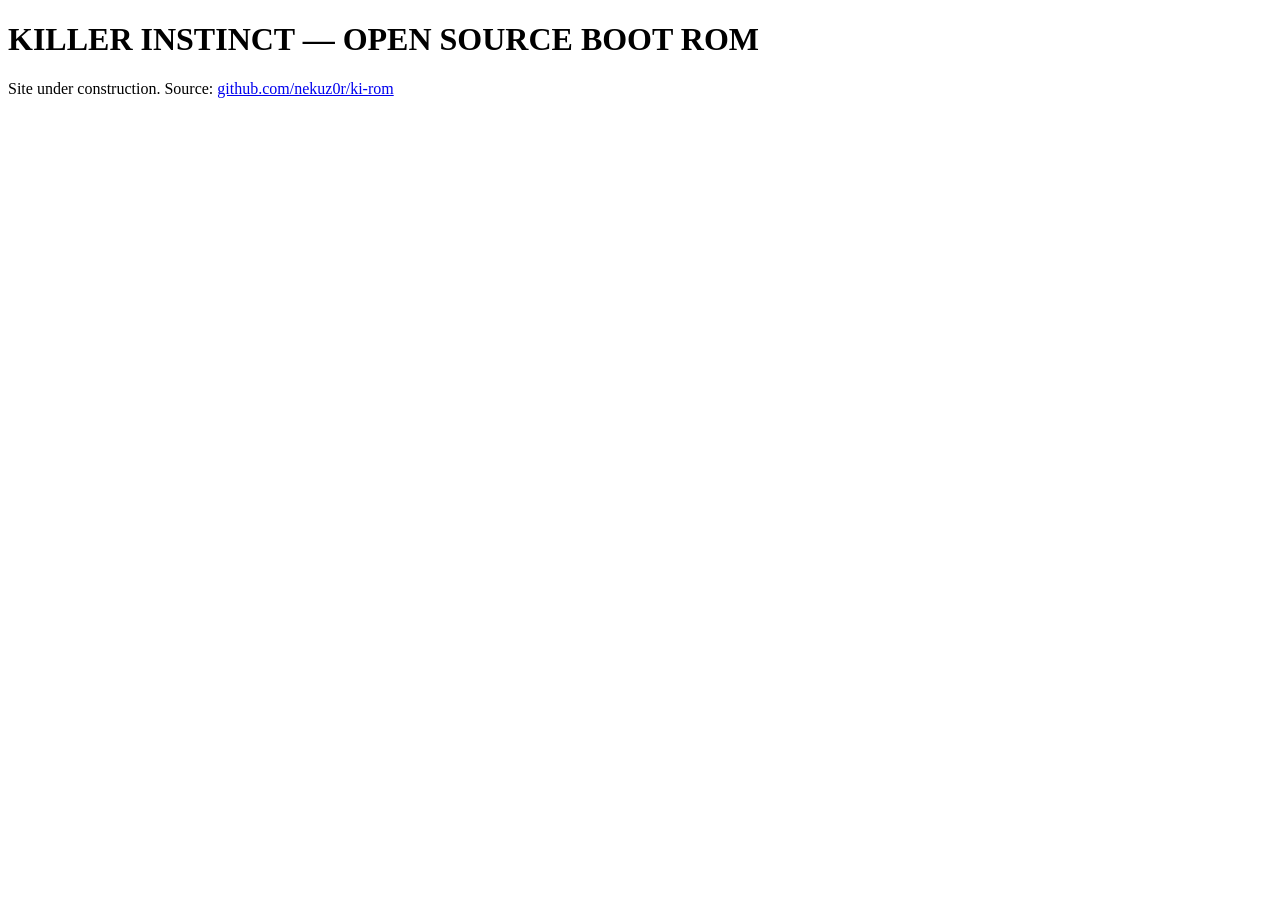
==== site/index.html @ 5f79d4ff "site: scaffold killer-instinct.net with Pages deploy workflow" ====
<!doctype html>
<html lang="en">
<head>
<meta charset="utf-8">
<meta name="viewport" content="width=device-width, initial-scale=1">
<title>Killer Instinct — Open Source Boot ROM</title>
<meta name="description" content="Open source boot ROM for Killer Instinct 1 &amp; 2 arcade hardware. Any IDE drive, both board revisions, runtime patches, KI1/KI2 multiboot.">
</head>
<body>
<h1>KILLER INSTINCT — OPEN SOURCE BOOT ROM</h1>
<p>Site under construction. Source: <a href="https://github.com/nekuz0r/ki-rom">github.com/nekuz0r/ki-rom</a></p>
</body>
</html>
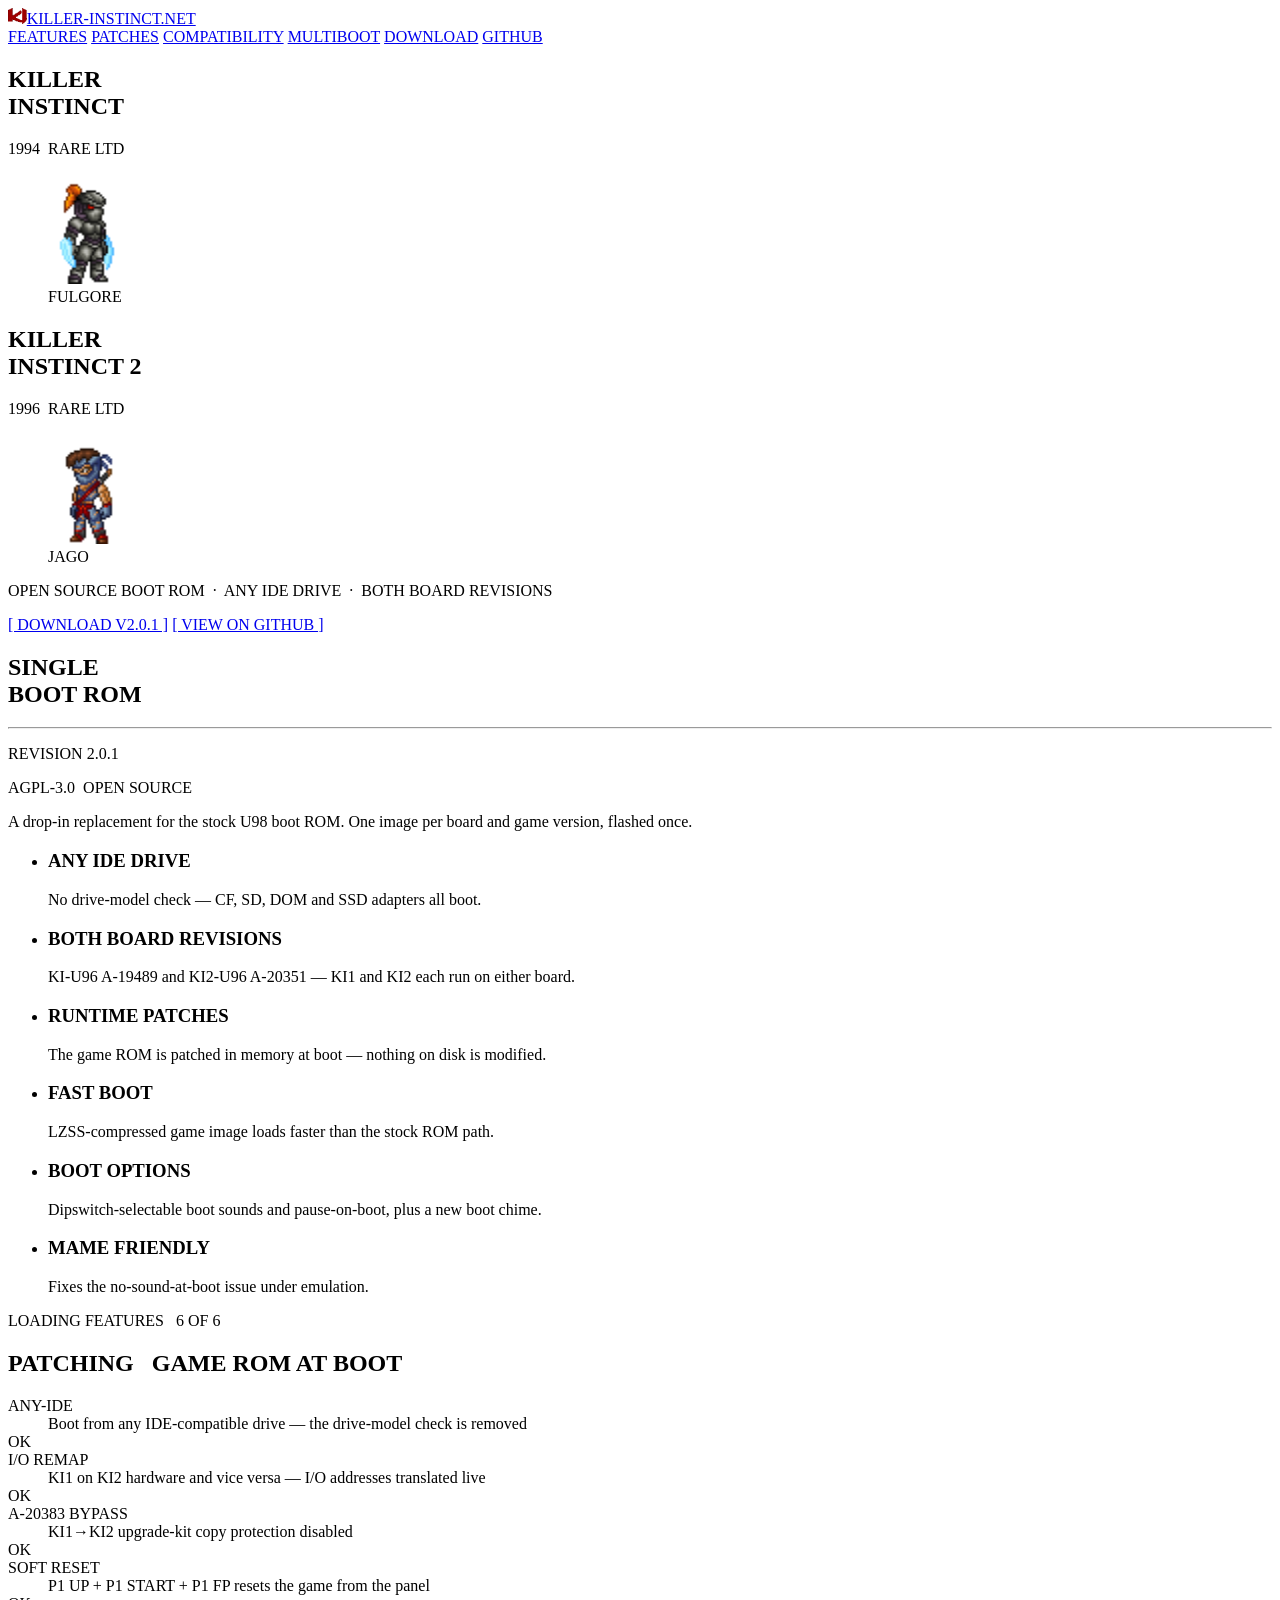
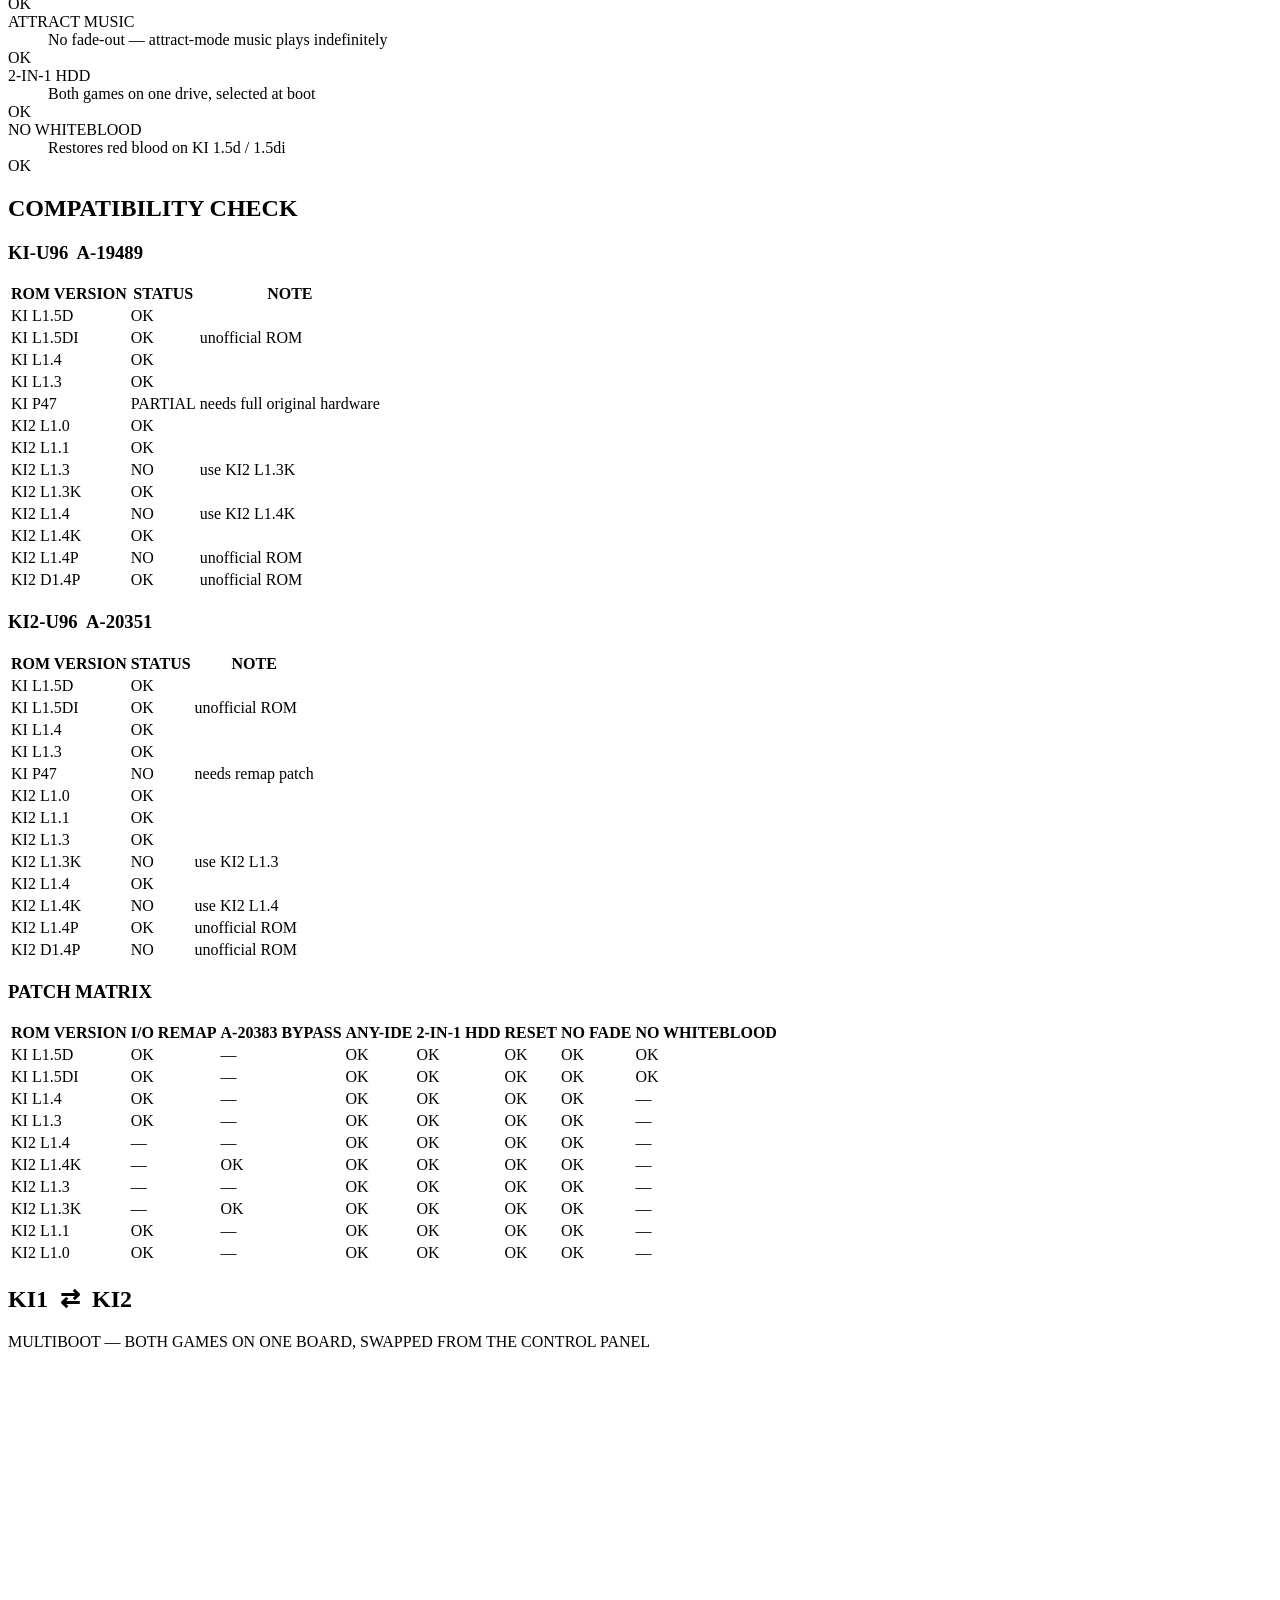
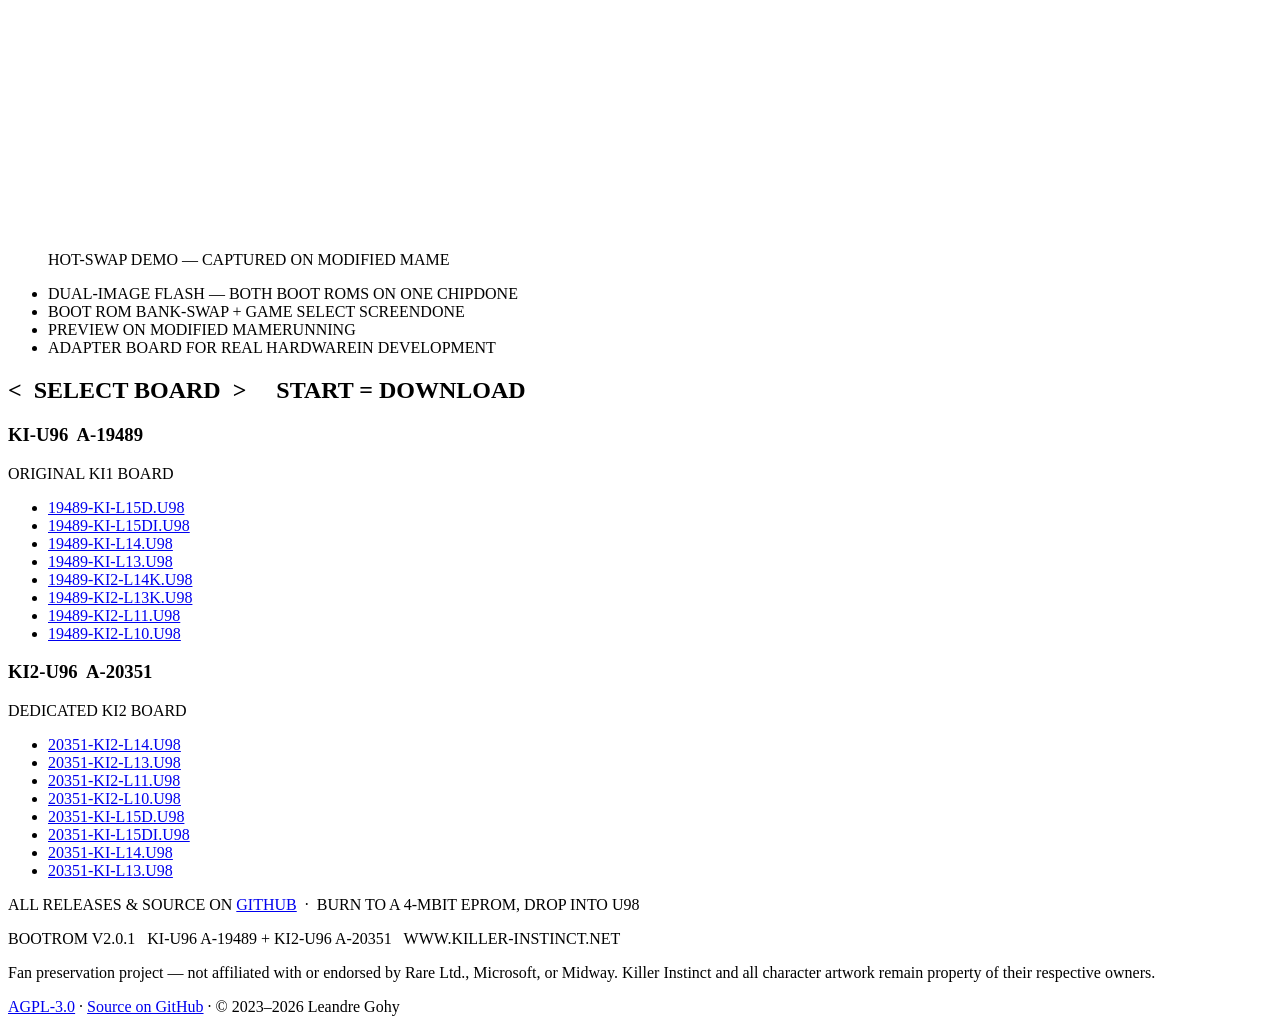
==== commit 01c2aeab: "site: full homepage markup with compatibility tables and downloads" ====
--- a/site/index.html
+++ b/site/index.html
@@ -4,10 +4,228 @@
 <meta charset="utf-8">
 <meta name="viewport" content="width=device-width, initial-scale=1">
 <title>Killer Instinct — Open Source Boot ROM</title>
-<meta name="description" content="Open source boot ROM for Killer Instinct 1 &amp; 2 arcade hardware. Any IDE drive, both board revisions, runtime patches, KI1/KI2 multiboot.">
+<meta name="description" content="Open source boot ROM for Killer Instinct 1 &amp; 2 arcade hardware. Boot from any IDE drive, on both board revisions, with runtime patches — plus KI1/KI2 multiboot in development.">
+<meta name="theme-color" content="#000821">
+<link rel="icon" type="image/png" href="assets/img/favicon.png">
+<link rel="canonical" href="https://www.killer-instinct.net/">
+<link rel="stylesheet" href="style.css">
 </head>
 <body>
-<h1>KILLER INSTINCT — OPEN SOURCE BOOT ROM</h1>
-<p>Site under construction. Source: <a href="https://github.com/nekuz0r/ki-rom">github.com/nekuz0r/ki-rom</a></p>
+
+<nav class="site-nav">
+  <a class="site-nav__home" href="#top"><img src="assets/img/logo.png" alt="" height="16"><span class="px">KILLER-INSTINCT.NET</span></a>
+  <div class="site-nav__links px">
+    <a href="#features">FEATURES</a>
+    <a href="#patches">PATCHES</a>
+    <a href="#compatibility">COMPATIBILITY</a>
+    <a href="#multiboot">MULTIBOOT</a>
+    <a href="#download" class="key">DOWNLOAD</a>
+    <a href="https://github.com/nekuz0r/ki-rom" rel="external">GITHUB</a>
+  </div>
+</nav>
+
+<header class="hero" id="top">
+  <div class="arena" data-selected="ki1">
+    <article class="panel panel--ki1" id="panel-ki1" tabindex="0" aria-label="Killer Instinct, 1994, Rare Ltd">
+      <h1 class="px t-title">KILLER<br><span class="key">INSTINCT</span></h1>
+      <p class="px t-credit">1994&nbsp;&nbsp;RARE LTD</p>
+      <figure class="fighter">
+        <img id="sprite-ki1" src="assets/img/ki1_fulgore.png" alt="Fulgore sprite" width="80" height="110">
+        <figcaption class="px" id="name-ki1">FULGORE</figcaption>
+      </figure>
+      <span class="brackets" aria-hidden="true"><i></i><i></i><i></i><i></i></span>
+    </article>
+    <div class="seam" aria-hidden="true"></div>
+    <article class="panel panel--ki2" id="panel-ki2" tabindex="0" aria-label="Killer Instinct 2, 1996, Rare Ltd">
+      <h1 class="px t-title">KILLER<br><span class="key">INSTINCT 2</span></h1>
+      <p class="px t-credit">1996&nbsp;&nbsp;RARE LTD</p>
+      <figure class="fighter">
+        <img id="sprite-ki2" src="assets/img/ki2_jago.png" alt="Jago sprite" width="80" height="110">
+        <figcaption class="px" id="name-ki2">JAGO</figcaption>
+      </figure>
+      <span class="brackets" aria-hidden="true"><i></i><i></i><i></i><i></i></span>
+    </article>
+  </div>
+  <div class="hud">
+    <p class="px hud-tag">OPEN SOURCE BOOT ROM&nbsp;&nbsp;·&nbsp;&nbsp;ANY IDE DRIVE&nbsp;&nbsp;·&nbsp;&nbsp;BOTH BOARD REVISIONS</p>
+    <div class="bar bar--drain" aria-hidden="true"><span></span></div>
+    <p class="cta">
+      <a class="btn btn--steel px" href="#download">[ DOWNLOAD V2.0.1 ]</a>
+      <a class="btn px" href="https://github.com/nekuz0r/ki-rom" rel="external">[ VIEW ON GITHUB ]</a>
+    </p>
+  </div>
+</header>
+
+<main>
+
+<section class="titlecard" id="features">
+  <div class="titlecard__card">
+    <h2 class="px wordmark">SINGLE<br><span class="key">BOOT ROM</span></h2>
+    <hr class="rule">
+    <p class="px rev">REVISION 2.0.1</p>
+    <p class="px sub">AGPL-3.0&nbsp;&nbsp;OPEN SOURCE</p>
+    <p class="blurb">A drop-in replacement for the stock U98 boot ROM. One image per board and game version, flashed once.</p>
+  </div>
+  <ul class="feature-grid">
+    <li class="feature-cell"><h3 class="px">ANY IDE DRIVE</h3><p>No drive-model check — CF, SD, DOM and SSD adapters all boot.</p></li>
+    <li class="feature-cell"><h3 class="px">BOTH BOARD REVISIONS</h3><p>KI-U96 A-19489 and KI2-U96 A-20351 — KI1 and KI2 each run on either board.</p></li>
+    <li class="feature-cell"><h3 class="px">RUNTIME PATCHES</h3><p>The game ROM is patched in memory at boot — nothing on disk is modified.</p></li>
+    <li class="feature-cell"><h3 class="px">FAST BOOT</h3><p>LZSS-compressed game image loads faster than the stock ROM path.</p></li>
+    <li class="feature-cell"><h3 class="px">BOOT OPTIONS</h3><p>Dipswitch-selectable boot sounds and pause-on-boot, plus a new boot chime.</p></li>
+    <li class="feature-cell"><h3 class="px">MAME FRIENDLY</h3><p>Fixes the no-sound-at-boot issue under emulation.</p></li>
+  </ul>
+  <div class="bar bar--divider" aria-hidden="true"><span></span></div>
+  <p class="px bar-label">LOADING FEATURES&nbsp;&nbsp;&nbsp;6 OF 6</p>
+</section>
+
+<section class="patches" id="patches">
+  <h2 class="px section-head">PATCHING&nbsp;&nbsp;&nbsp;GAME ROM AT BOOT</h2>
+  <dl class="patch-list">
+    <div><dt class="px">ANY-IDE</dt><dd>Boot from any IDE-compatible drive — the drive-model check is removed</dd><span class="px status-ok">OK</span></div>
+    <div><dt class="px">I/O REMAP</dt><dd>KI1 on KI2 hardware and vice versa — I/O addresses translated live</dd><span class="px status-ok">OK</span></div>
+    <div><dt class="px">A-20383 BYPASS</dt><dd>KI1→KI2 upgrade-kit copy protection disabled</dd><span class="px status-ok">OK</span></div>
+    <div><dt class="px">SOFT RESET</dt><dd>P1 UP + P1 START + P1 FP resets the game from the panel</dd><span class="px status-ok">OK</span></div>
+    <div><dt class="px">ATTRACT MUSIC</dt><dd>No fade-out — attract-mode music plays indefinitely</dd><span class="px status-ok">OK</span></div>
+    <div><dt class="px">2-IN-1 HDD</dt><dd>Both games on one drive, selected at boot</dd><span class="px status-ok">OK</span></div>
+    <div><dt class="px">NO WHITEBLOOD</dt><dd>Restores red blood on KI 1.5d / 1.5di</dd><span class="px status-ok">OK</span></div>
+  </dl>
+</section>
+
+<section class="compat" id="compatibility">
+  <h2 class="px section-head">COMPATIBILITY CHECK</h2>
+  <div class="compat-grid">
+    <div class="compat-panel">
+      <h3 class="px compat-panel__head">KI-U96&nbsp;&nbsp;A-19489</h3>
+      <div class="table-scroll">
+      <table>
+        <thead><tr><th class="px">ROM VERSION</th><th class="px">STATUS</th><th class="px">NOTE</th></tr></thead>
+        <tbody>
+          <tr class="row-ki1"><td>KI L1.5D</td><td class="status-ok px">OK</td><td></td></tr>
+          <tr class="row-ki1"><td>KI L1.5DI</td><td class="status-ok px">OK</td><td>unofficial ROM</td></tr>
+          <tr class="row-ki1"><td>KI L1.4</td><td class="status-ok px">OK</td><td></td></tr>
+          <tr class="row-ki1"><td>KI L1.3</td><td class="status-ok px">OK</td><td></td></tr>
+          <tr class="row-ki1"><td>KI P47</td><td class="status-warn px">PARTIAL</td><td>needs full original hardware</td></tr>
+          <tr class="row-ki2"><td>KI2 L1.0</td><td class="status-ok px">OK</td><td></td></tr>
+          <tr class="row-ki2"><td>KI2 L1.1</td><td class="status-ok px">OK</td><td></td></tr>
+          <tr class="row-ki2"><td>KI2 L1.3</td><td class="status-no px">NO</td><td>use KI2 L1.3K</td></tr>
+          <tr class="row-ki2"><td>KI2 L1.3K</td><td class="status-ok px">OK</td><td></td></tr>
+          <tr class="row-ki2"><td>KI2 L1.4</td><td class="status-no px">NO</td><td>use KI2 L1.4K</td></tr>
+          <tr class="row-ki2"><td>KI2 L1.4K</td><td class="status-ok px">OK</td><td></td></tr>
+          <tr class="row-ki2"><td>KI2 L1.4P</td><td class="status-no px">NO</td><td>unofficial ROM</td></tr>
+          <tr class="row-ki2"><td>KI2 D1.4P</td><td class="status-ok px">OK</td><td>unofficial ROM</td></tr>
+        </tbody>
+      </table>
+      </div>
+    </div>
+    <div class="compat-panel compat-panel--ember">
+      <h3 class="px compat-panel__head">KI2-U96&nbsp;&nbsp;A-20351</h3>
+      <div class="table-scroll">
+      <table>
+        <thead><tr><th class="px">ROM VERSION</th><th class="px">STATUS</th><th class="px">NOTE</th></tr></thead>
+        <tbody>
+          <tr class="row-ki1"><td>KI L1.5D</td><td class="status-ok px">OK</td><td></td></tr>
+          <tr class="row-ki1"><td>KI L1.5DI</td><td class="status-ok px">OK</td><td>unofficial ROM</td></tr>
+          <tr class="row-ki1"><td>KI L1.4</td><td class="status-ok px">OK</td><td></td></tr>
+          <tr class="row-ki1"><td>KI L1.3</td><td class="status-ok px">OK</td><td></td></tr>
+          <tr class="row-ki1"><td>KI P47</td><td class="status-no px">NO</td><td>needs remap patch</td></tr>
+          <tr class="row-ki2"><td>KI2 L1.0</td><td class="status-ok px">OK</td><td></td></tr>
+          <tr class="row-ki2"><td>KI2 L1.1</td><td class="status-ok px">OK</td><td></td></tr>
+          <tr class="row-ki2"><td>KI2 L1.3</td><td class="status-ok px">OK</td><td></td></tr>
+          <tr class="row-ki2"><td>KI2 L1.3K</td><td class="status-no px">NO</td><td>use KI2 L1.3</td></tr>
+          <tr class="row-ki2"><td>KI2 L1.4</td><td class="status-ok px">OK</td><td></td></tr>
+          <tr class="row-ki2"><td>KI2 L1.4K</td><td class="status-no px">NO</td><td>use KI2 L1.4</td></tr>
+          <tr class="row-ki2"><td>KI2 L1.4P</td><td class="status-ok px">OK</td><td>unofficial ROM</td></tr>
+          <tr class="row-ki2"><td>KI2 D1.4P</td><td class="status-no px">NO</td><td>unofficial ROM</td></tr>
+        </tbody>
+      </table>
+      </div>
+    </div>
+  </div>
+  <div class="compat-panel compat-matrix">
+    <h3 class="px compat-panel__head">PATCH MATRIX</h3>
+    <div class="table-scroll">
+    <table>
+      <thead><tr><th class="px">ROM VERSION</th><th class="px">I/O REMAP</th><th class="px">A-20383 BYPASS</th><th class="px">ANY-IDE</th><th class="px">2-IN-1 HDD</th><th class="px">RESET</th><th class="px">NO FADE</th><th class="px">NO WHITEBLOOD</th></tr></thead>
+      <tbody>
+        <tr class="row-ki1"><td>KI L1.5D</td><td class="status-ok px">OK</td><td>—</td><td class="status-ok px">OK</td><td class="status-ok px">OK</td><td class="status-ok px">OK</td><td class="status-ok px">OK</td><td class="status-ok px">OK</td></tr>
+        <tr class="row-ki1"><td>KI L1.5DI</td><td class="status-ok px">OK</td><td>—</td><td class="status-ok px">OK</td><td class="status-ok px">OK</td><td class="status-ok px">OK</td><td class="status-ok px">OK</td><td class="status-ok px">OK</td></tr>
+        <tr class="row-ki1"><td>KI L1.4</td><td class="status-ok px">OK</td><td>—</td><td class="status-ok px">OK</td><td class="status-ok px">OK</td><td class="status-ok px">OK</td><td class="status-ok px">OK</td><td>—</td></tr>
+        <tr class="row-ki1"><td>KI L1.3</td><td class="status-ok px">OK</td><td>—</td><td class="status-ok px">OK</td><td class="status-ok px">OK</td><td class="status-ok px">OK</td><td class="status-ok px">OK</td><td>—</td></tr>
+        <tr class="row-ki2"><td>KI2 L1.4</td><td>—</td><td>—</td><td class="status-ok px">OK</td><td class="status-ok px">OK</td><td class="status-ok px">OK</td><td class="status-ok px">OK</td><td>—</td></tr>
+        <tr class="row-ki2"><td>KI2 L1.4K</td><td>—</td><td class="status-ok px">OK</td><td class="status-ok px">OK</td><td class="status-ok px">OK</td><td class="status-ok px">OK</td><td class="status-ok px">OK</td><td>—</td></tr>
+        <tr class="row-ki2"><td>KI2 L1.3</td><td>—</td><td>—</td><td class="status-ok px">OK</td><td class="status-ok px">OK</td><td class="status-ok px">OK</td><td class="status-ok px">OK</td><td>—</td></tr>
+        <tr class="row-ki2"><td>KI2 L1.3K</td><td>—</td><td class="status-ok px">OK</td><td class="status-ok px">OK</td><td class="status-ok px">OK</td><td class="status-ok px">OK</td><td class="status-ok px">OK</td><td>—</td></tr>
+        <tr class="row-ki2"><td>KI2 L1.1</td><td class="status-ok px">OK</td><td>—</td><td class="status-ok px">OK</td><td class="status-ok px">OK</td><td class="status-ok px">OK</td><td class="status-ok px">OK</td><td>—</td></tr>
+        <tr class="row-ki2"><td>KI2 L1.0</td><td class="status-ok px">OK</td><td>—</td><td class="status-ok px">OK</td><td class="status-ok px">OK</td><td class="status-ok px">OK</td><td class="status-ok px">OK</td><td>—</td></tr>
+      </tbody>
+    </table>
+    </div>
+  </div>
+</section>
+
+<section class="multiboot" id="multiboot">
+  <div class="multiboot__inner">
+    <h2 class="px mb-title"><span class="steel">KI1</span>&nbsp;&nbsp;⇄&nbsp;&nbsp;<span class="ember">KI2</span></h2>
+    <p class="px mb-sub">MULTIBOOT — BOTH GAMES ON ONE BOARD, SWAPPED FROM THE CONTROL PANEL</p>
+    <figure class="crt">
+      <video class="swap-video" muted autoplay loop playsinline preload="metadata"
+             poster="assets/video/poster.png" width="640" height="480">
+        <source src="assets/video/multiboot-swap.mp4" type="video/mp4">
+      </video>
+      <figcaption class="px">HOT-SWAP DEMO — CAPTURED ON MODIFIED MAME</figcaption>
+    </figure>
+    <ul class="status-list">
+      <li><span class="px">DUAL-IMAGE FLASH — BOTH BOOT ROMS ON ONE CHIP</span><span class="px status-ok">DONE</span></li>
+      <li><span class="px">BOOT ROM BANK-SWAP + GAME SELECT SCREEN</span><span class="px status-ok">DONE</span></li>
+      <li><span class="px">PREVIEW ON MODIFIED MAME</span><span class="px status-ok">RUNNING</span></li>
+      <li><span class="px">ADAPTER BOARD FOR REAL HARDWARE</span><span class="px status-warn">IN DEVELOPMENT</span></li>
+    </ul>
+  </div>
+</section>
+
+<section class="download" id="download">
+  <h2 class="px section-head steel">&lt;&nbsp;&nbsp;SELECT BOARD&nbsp;&nbsp;&gt;&nbsp;&nbsp;&nbsp;&nbsp;&nbsp;START = DOWNLOAD</h2>
+  <div class="dl-grid">
+    <div class="dl-panel">
+      <h3 class="px">KI-U96&nbsp;&nbsp;A-19489</h3>
+      <p class="dl-panel__sub">ORIGINAL KI1 BOARD</p>
+      <ul class="px">
+        <li><a href="https://github.com/nekuz0r/ki-rom/releases/latest/download/19489-ki-l15d.u98">19489-KI-L15D.U98</a></li>
+        <li><a href="https://github.com/nekuz0r/ki-rom/releases/latest/download/19489-ki-l15di.u98">19489-KI-L15DI.U98</a></li>
+        <li><a href="https://github.com/nekuz0r/ki-rom/releases/latest/download/19489-ki-l14.u98">19489-KI-L14.U98</a></li>
+        <li><a href="https://github.com/nekuz0r/ki-rom/releases/latest/download/19489-ki-l13.u98">19489-KI-L13.U98</a></li>
+        <li><a href="https://github.com/nekuz0r/ki-rom/releases/latest/download/19489-ki2-l14k.u98">19489-KI2-L14K.U98</a></li>
+        <li><a href="https://github.com/nekuz0r/ki-rom/releases/latest/download/19489-ki2-l13k.u98">19489-KI2-L13K.U98</a></li>
+        <li><a href="https://github.com/nekuz0r/ki-rom/releases/latest/download/19489-ki2-l11.u98">19489-KI2-L11.U98</a></li>
+        <li><a href="https://github.com/nekuz0r/ki-rom/releases/latest/download/19489-ki2-l10.u98">19489-KI2-L10.U98</a></li>
+      </ul>
+    </div>
+    <div class="dl-panel dl-panel--ember">
+      <h3 class="px">KI2-U96&nbsp;&nbsp;A-20351</h3>
+      <p class="dl-panel__sub">DEDICATED KI2 BOARD</p>
+      <ul class="px">
+        <li><a href="https://github.com/nekuz0r/ki-rom/releases/latest/download/20351-ki2-l14.u98">20351-KI2-L14.U98</a></li>
+        <li><a href="https://github.com/nekuz0r/ki-rom/releases/latest/download/20351-ki2-l13.u98">20351-KI2-L13.U98</a></li>
+        <li><a href="https://github.com/nekuz0r/ki-rom/releases/latest/download/20351-ki2-l11.u98">20351-KI2-L11.U98</a></li>
+        <li><a href="https://github.com/nekuz0r/ki-rom/releases/latest/download/20351-ki2-l10.u98">20351-KI2-L10.U98</a></li>
+        <li><a href="https://github.com/nekuz0r/ki-rom/releases/latest/download/20351-ki-l15d.u98">20351-KI-L15D.U98</a></li>
+        <li><a href="https://github.com/nekuz0r/ki-rom/releases/latest/download/20351-ki-l15di.u98">20351-KI-L15DI.U98</a></li>
+        <li><a href="https://github.com/nekuz0r/ki-rom/releases/latest/download/20351-ki-l14.u98">20351-KI-L14.U98</a></li>
+        <li><a href="https://github.com/nekuz0r/ki-rom/releases/latest/download/20351-ki-l13.u98">20351-KI-L13.U98</a></li>
+      </ul>
+    </div>
+  </div>
+  <p class="dl-note px">ALL RELEASES &amp; SOURCE ON <a href="https://github.com/nekuz0r/ki-rom/releases">GITHUB</a>&nbsp;&nbsp;·&nbsp;&nbsp;BURN TO A 4-MBIT EPROM, DROP INTO U98</p>
+</section>
+
+</main>
+
+<footer class="site-footer">
+  <p class="px">BOOTROM V2.0.1&nbsp;&nbsp;&nbsp;KI-U96 A-19489 + KI2-U96 A-20351&nbsp;&nbsp;&nbsp;WWW.KILLER-INSTINCT.NET</p>
+  <p class="disclaimer">Fan preservation project — not affiliated with or endorsed by Rare Ltd., Microsoft, or Midway. Killer Instinct and all character artwork remain property of their respective owners.</p>
+  <p class="legal"><a href="https://github.com/nekuz0r/ki-rom/blob/main/LICENSE">AGPL-3.0</a> · <a href="https://github.com/nekuz0r/ki-rom">Source on GitHub</a> · © 2023–2026 Leandre Gohy</p>
+</footer>
+
+<script src="main.js" defer></script>
 </body>
 </html>
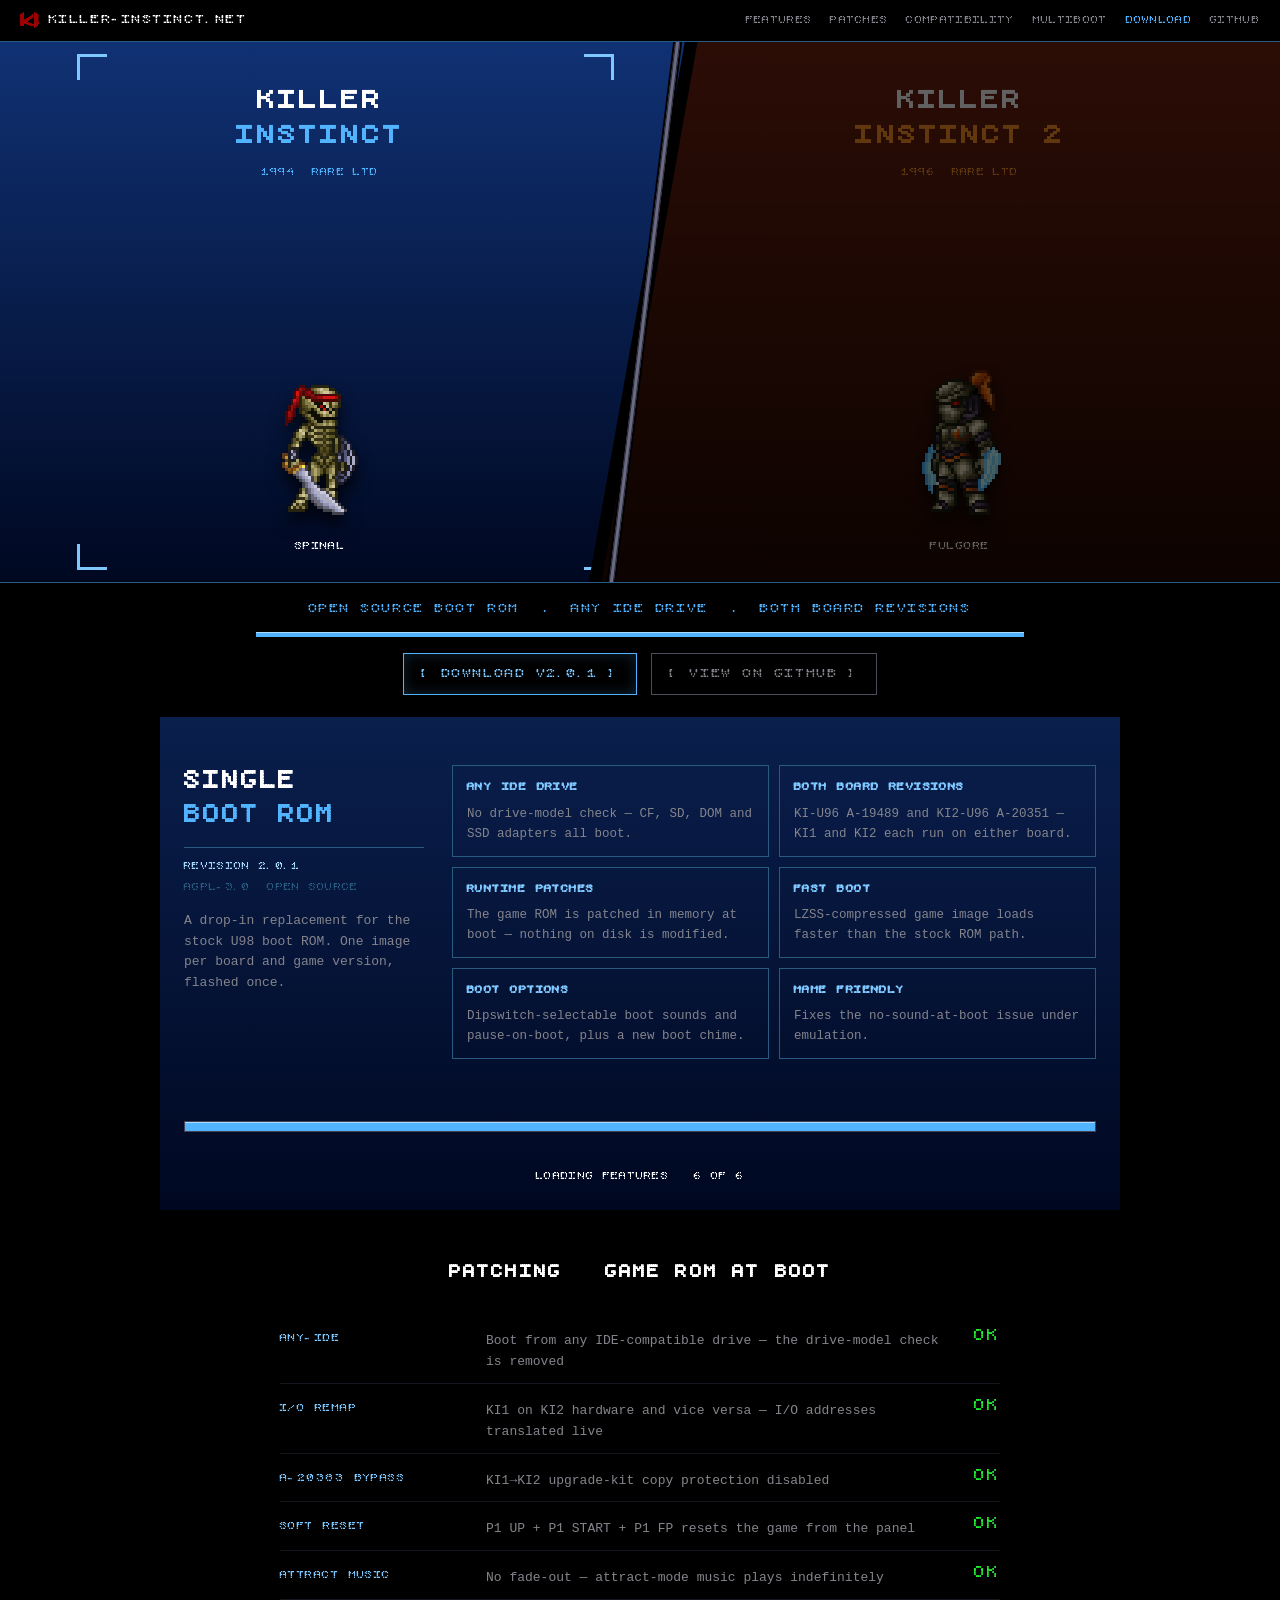
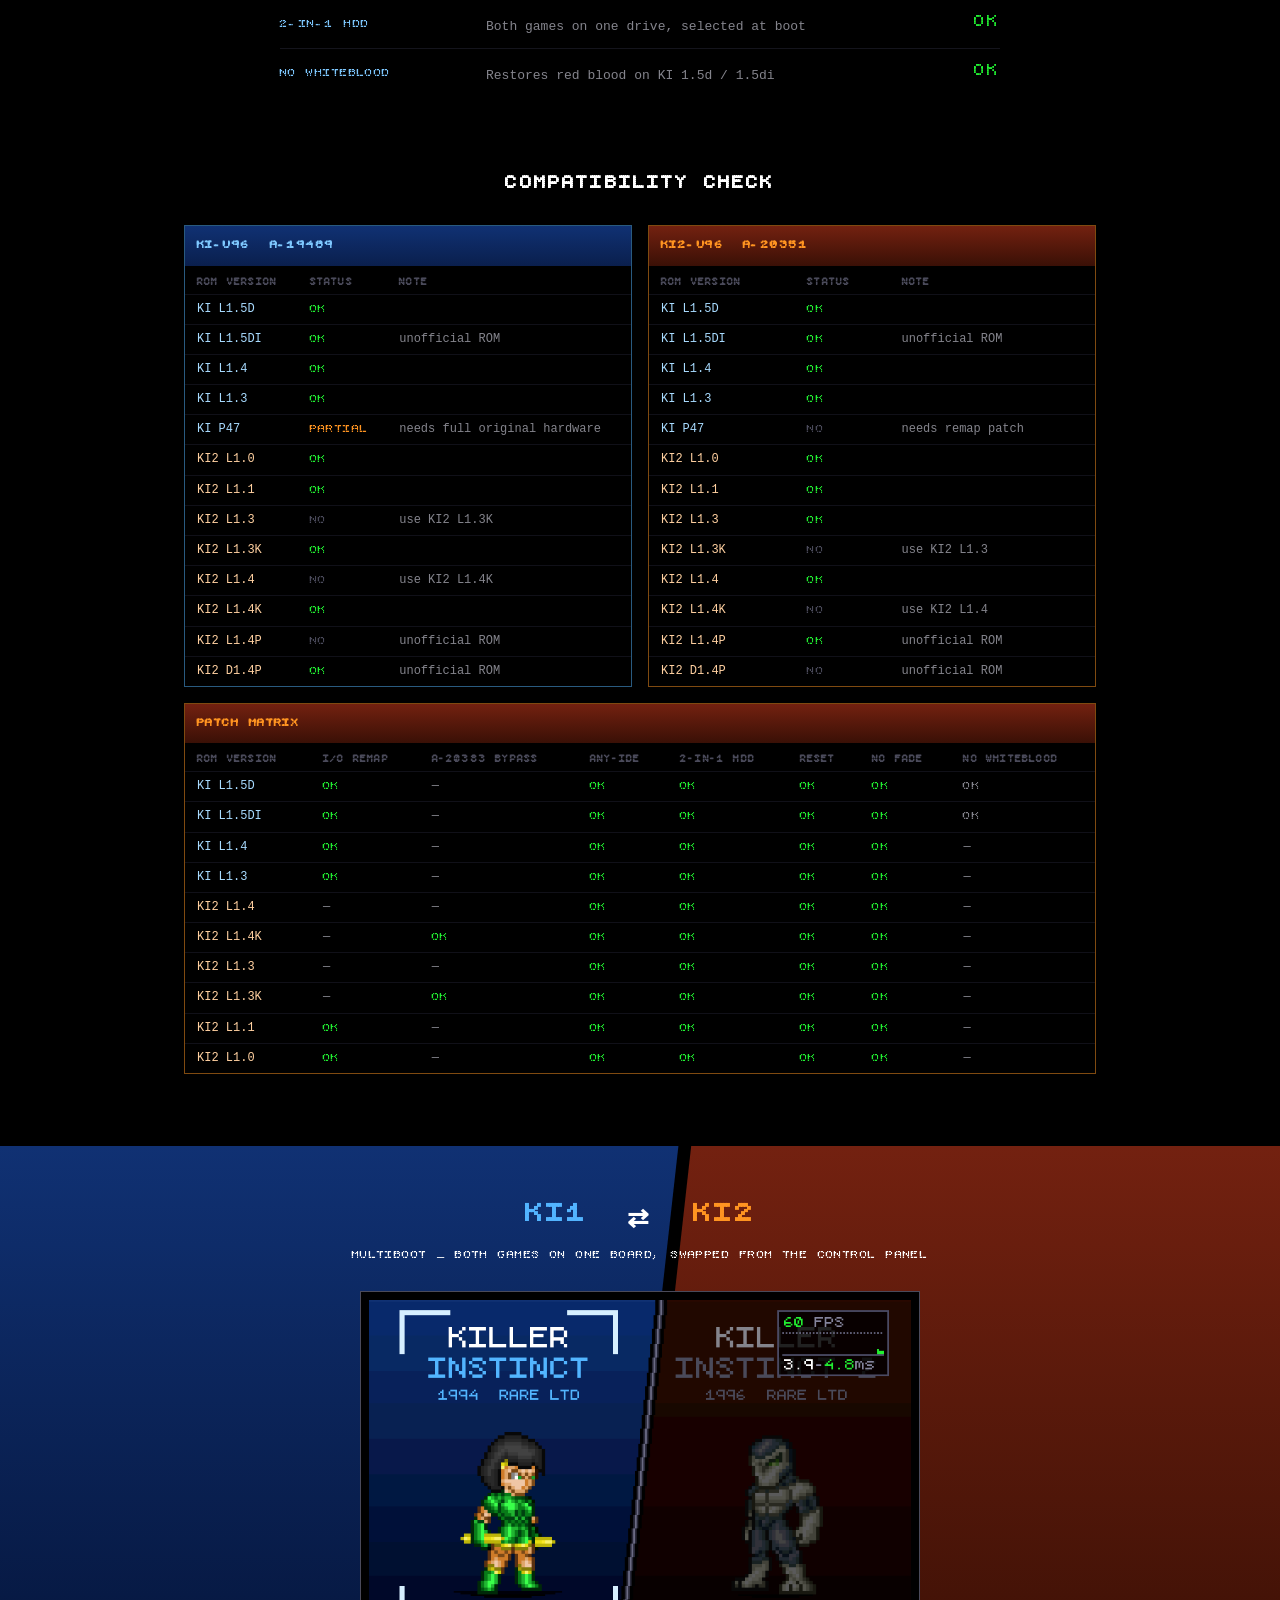
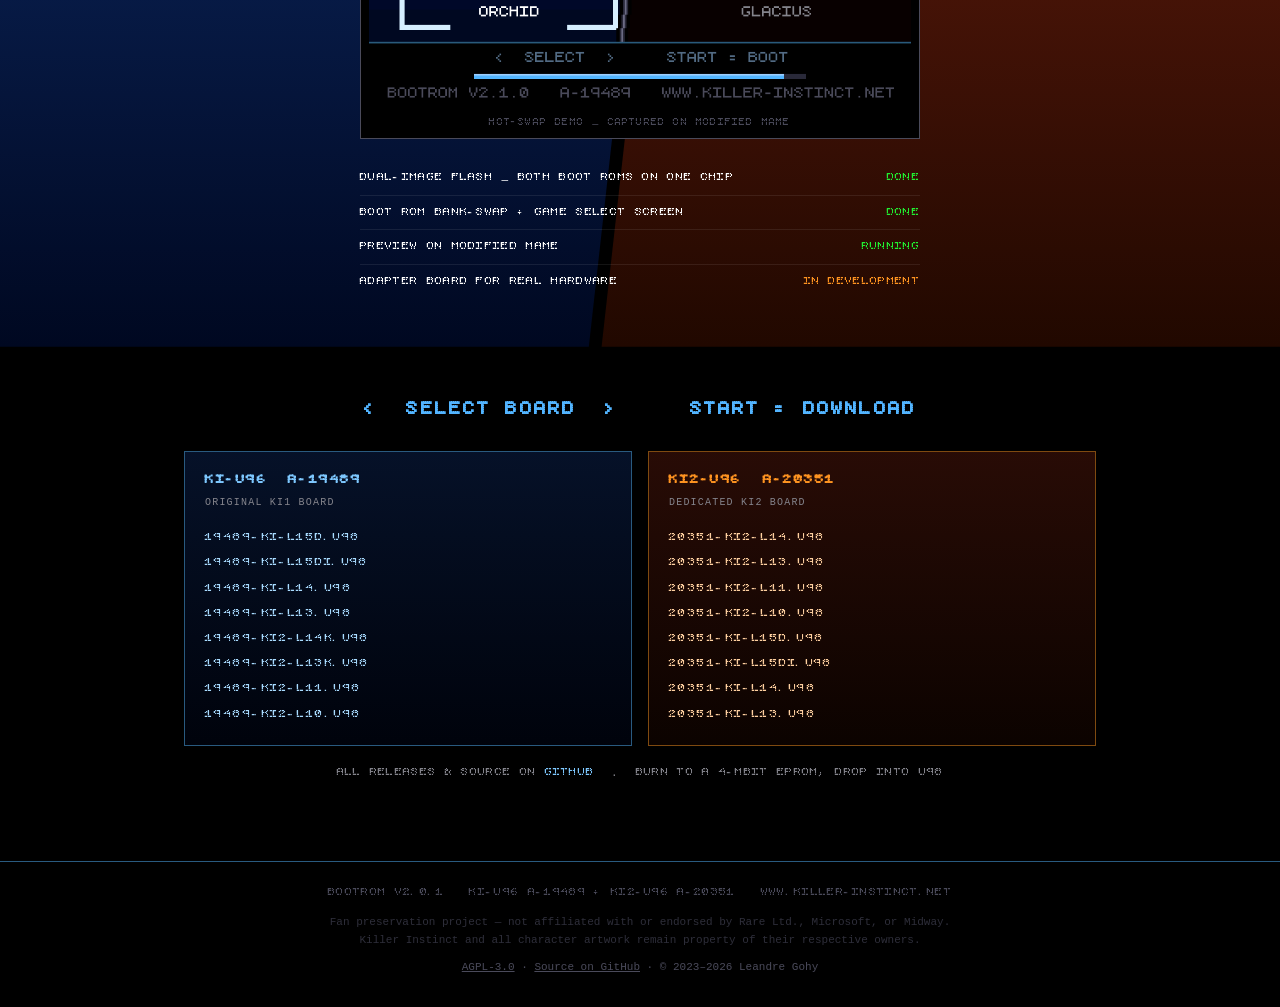
==== commit 30c7ebb1: "site: html-validate fixes — uppercase doctype, documented autoplay exception - site/index.html, site" ====
--- a/site/index.html
+++ b/site/index.html
@@ -1,4 +1,4 @@
-<!doctype html>
+<!DOCTYPE html>
 <html lang="en">
 <head>
 <meta charset="utf-8">
@@ -168,6 +168,7 @@
     <h2 class="px mb-title"><span class="steel">KI1</span>&nbsp;&nbsp;⇄&nbsp;&nbsp;<span class="ember">KI2</span></h2>
     <p class="px mb-sub">MULTIBOOT — BOTH GAMES ON ONE BOARD, SWAPPED FROM THE CONTROL PANEL</p>
     <figure class="crt">
+      <!-- html-validate-disable-next no-autoplay -- deliberate: muted decorative loop; main.js strips autoplay and adds controls when prefers-reduced-motion is set -->
       <video class="swap-video" muted autoplay loop playsinline preload="metadata"
              poster="assets/video/poster.png" width="640" height="480">
         <source src="assets/video/multiboot-swap.mp4" type="video/mp4">
--- a/site/style.css
+++ b/site/style.css
@@ -0,0 +1,285 @@
+/* killer-instinct.net — visual system lifted from view_main.c / view_bootselect.c.
+   Palette is the ROM's RGB555 converted to hex; see the design spec. */
+
+:root {
+  --steel: #52B4FF; --steel-hi: #7EC8FF; --steel-lt: #A8DBFF;
+  --steel-bg0: #103173; --steel-bg1: #000821; --steel-half: #295A7F;
+  --ember: #FF9421; --ember-lt: #FFD0A0;
+  --ember-bg0: #732110; --ember-bg1: #210800; --ember-half: #7F4A10;
+  --white: #FFFFFF; --grey: #84848C; --dgrey: #4A4A5A;
+  --green: #21EF31; --track: #212131; --bedge: #424252;
+  --seam: #6B6B84; --seam-edge: #292939;
+}
+
+@font-face {
+  font-family: 'KIROM';
+  src: url('assets/fonts/kirom7x9.woff2') format('woff2');
+  font-display: swap;
+}
+
+* { margin: 0; padding: 0; box-sizing: border-box; }
+
+html { scroll-behavior: smooth; }
+
+body {
+  background: #000;
+  color: var(--grey);
+  font-family: 'Courier New', monospace;
+  font-size: 16px;
+  line-height: 1.6;
+}
+
+.px {
+  font-family: 'KIROM', 'Courier New', monospace;
+  letter-spacing: .12em;
+  text-transform: uppercase;
+}
+
+img { image-rendering: pixelated; }
+
+a { color: var(--steel-hi); text-decoration: none; }
+a:hover, a:focus-visible { color: var(--white); text-decoration: underline; }
+
+main section, .titlecard { max-width: 960px; margin: 0 auto; padding: 48px 24px 24px; }
+
+.section-head { text-align: center; color: var(--white); font-size: 18px; margin-bottom: 28px; }
+.steel { color: var(--steel); }
+.ember { color: var(--ember); }
+
+/* ===== nav ===== */
+.site-nav {
+  position: sticky; top: 0; z-index: 10;
+  display: flex; align-items: center; gap: 18px; flex-wrap: wrap;
+  padding: 10px 20px; background: #000;
+  border-bottom: 1px solid var(--steel-half);
+}
+.site-nav__home { display: flex; align-items: center; gap: 10px; color: var(--white); font-size: 13px; }
+.site-nav__home:hover { text-decoration: none; color: var(--steel-hi); }
+.site-nav__links { margin-left: auto; display: flex; gap: 18px; font-size: 11px; }
+.site-nav__links a { color: var(--grey); }
+.site-nav__links a.key { color: var(--steel); }
+.site-nav__links a:hover { color: var(--white); text-decoration: none; }
+
+/* ===== hero: the bootselect screen ===== */
+.arena { position: relative; height: min(72vh, 540px); overflow: hidden; }
+
+.panel {
+  position: absolute; inset: 0;
+  display: flex; flex-direction: column; align-items: center;
+  padding-top: 42px; text-align: center;
+  transition: filter .3s ease;
+  outline: none;
+}
+.panel--ki1 {
+  background: linear-gradient(180deg, var(--steel-bg0), var(--steel-bg1));
+  clip-path: polygon(0 0, 53.5% 0, 46% 100%, 0 100%);
+  padding-right: 50%;
+}
+.panel--ki2 {
+  background: linear-gradient(180deg, var(--ember-bg0), var(--ember-bg1));
+  clip-path: polygon(54.5% 0, 100% 0, 100% 100%, 47% 100%);
+  padding-left: 50%;
+}
+.panel .t-title { color: var(--white); font-size: 26px; line-height: 1.35; }
+.panel--ki1 .t-title .key { color: var(--steel); }
+.panel--ki2 .t-title .key { color: var(--ember); }
+.panel .t-credit { margin-top: 10px; font-size: 11px; }
+.panel--ki1 .t-credit { color: var(--steel); }
+.panel--ki2 .t-credit { color: var(--ember); }
+
+.fighter { margin-top: auto; margin-bottom: 26px; }
+.fighter img {
+  height: 160px; width: auto;
+  filter: drop-shadow(0 10px 8px rgba(0, 0, 0, .7));
+}
+.fighter figcaption { margin-top: 12px; color: var(--white); font-size: 12px; }
+
+/* unselected side is shaded like the ROM (3/8 brightness) */
+.arena[data-selected="ki1"] .panel--ki2,
+.arena[data-selected="ki2"] .panel--ki1 { filter: brightness(.38); }
+
+/* corner brackets — only on the selected panel */
+.brackets { position: absolute; inset: 12px 6%; pointer-events: none; opacity: 0; }
+.arena[data-selected="ki1"] .panel--ki1 .brackets,
+.arena[data-selected="ki2"] .panel--ki2 .brackets { opacity: 1; animation: pulse 2s ease-in-out infinite; }
+.panel--ki1 .brackets { right: 52%; }
+.panel--ki2 .brackets { left: 52%; }
+.brackets i { position: absolute; width: 30px; height: 26px; border: 0 solid var(--steel-hi); }
+.panel--ki2 .brackets i { border-color: #FFC97E; }
+.brackets i:nth-child(1) { top: 0; left: 0; border-top-width: 3px; border-left-width: 3px; }
+.brackets i:nth-child(2) { top: 0; right: 0; border-top-width: 3px; border-right-width: 3px; }
+.brackets i:nth-child(3) { bottom: 0; left: 0; border-bottom-width: 3px; border-left-width: 3px; }
+.brackets i:nth-child(4) { bottom: 0; right: 0; border-bottom-width: 3px; border-right-width: 3px; }
+
+/* slanted seam */
+.seam {
+  position: absolute; top: -8px; bottom: -8px; left: 50%;
+  width: 9px; background: #000; transform: skewX(-7deg); z-index: 2;
+}
+.seam::after {
+  content: ""; display: block; width: 3px; height: 100%; margin: 0 auto;
+  background: var(--seam);
+  border-left: 1px solid var(--seam-edge); border-right: 1px solid var(--seam-edge);
+}
+
+/* hero HUD */
+.hud { border-top: 1px solid var(--steel-half); padding: 16px 20px 22px; text-align: center; }
+.hud-tag { color: var(--steel); font-size: 13px; }
+.cta { margin-top: 16px; display: flex; gap: 14px; justify-content: center; flex-wrap: wrap; }
+.btn {
+  display: inline-block; padding: 10px 18px; font-size: 13px;
+  color: var(--grey); border: 1px solid var(--dgrey);
+}
+.btn:hover, .btn:focus-visible { color: var(--white); text-decoration: none; border-color: var(--grey); }
+.btn--steel {
+  color: var(--steel-hi); border-color: var(--steel);
+  box-shadow: inset 0 0 14px rgba(82, 180, 255, .2);
+  animation: pulse 2s ease-in-out infinite;
+}
+.btn--steel:hover, .btn--steel:focus-visible { color: var(--white); border-color: var(--steel-hi); }
+
+/* ===== bars (progress-bar dividers) ===== */
+.bar { height: 11px; border: 1px solid var(--bedge); background: var(--track); }
+.bar span {
+  display: block; height: 100%; width: 100%;
+  background: linear-gradient(180deg, var(--steel-lt) 0, var(--steel-lt) 1px, var(--steel) 1px);
+}
+.bar--drain { max-width: 62%; margin: 12px auto 0; height: 5px; border: 0; }
+.bar--drain span { animation: drain 30s linear infinite; }
+.bar--divider { margin-top: 34px; }
+.bar-label { text-align: center; color: var(--white); font-size: 11px; margin-top: 8px; }
+
+/* ===== features (view_main title card) ===== */
+.titlecard {
+  background: linear-gradient(180deg, #0A1F4D, var(--steel-bg1));
+  display: grid; grid-template-columns: 240px 1fr; gap: 28px;
+}
+.titlecard .bar--divider, .titlecard .bar-label { grid-column: 1 / -1; }
+.wordmark { color: var(--white); font-size: 24px; line-height: 1.4; }
+.wordmark .key { color: var(--steel); }
+.rule { border: 0; border-top: 1px solid var(--steel-half); margin: 14px 0 10px; }
+.rev { color: var(--steel-lt); font-size: 11px; }
+.sub { color: var(--steel-half); font-size: 11px; margin-top: 4px; }
+.blurb { font-size: 13px; margin-top: 14px; }
+.feature-grid { list-style: none; display: grid; grid-template-columns: repeat(2, 1fr); gap: 10px; }
+.feature-cell { border: 1px solid var(--steel-half); padding: 12px 14px; }
+.feature-cell h3 { color: var(--steel-hi); font-size: 12px; }
+.feature-cell p { font-size: 12.5px; margin-top: 6px; }
+
+/* ===== patches ===== */
+.patch-list { max-width: 720px; margin: 0 auto; }
+.patch-list > div {
+  display: flex; align-items: baseline; gap: 16px;
+  padding: 10px 0; border-bottom: 1px solid #14141C;
+}
+.patch-list > div:last-child { border-bottom: 0; }
+.patch-list dt { flex: 0 0 190px; color: var(--steel-hi); font-size: 12px; }
+.patch-list dd { flex: 1; font-size: 13px; }
+.status-ok { color: var(--green); }
+.status-warn { color: var(--ember); }
+.status-no { color: var(--dgrey); }
+
+/* ===== compatibility ===== */
+.compat-grid { display: grid; grid-template-columns: 1fr 1fr; gap: 16px; }
+.compat-panel { border: 1px solid var(--steel-half); }
+.compat-panel__head {
+  background: linear-gradient(180deg, var(--steel-bg0), #0A1F4D);
+  color: var(--steel-hi); font-size: 12px; padding: 10px 12px;
+}
+.compat-panel--ember, .compat-matrix { border-color: var(--ember-half); }
+.compat-panel--ember .compat-panel__head, .compat-matrix .compat-panel__head {
+  background: linear-gradient(180deg, var(--ember-bg0), #3A1006);
+  color: var(--ember);
+}
+.compat-matrix { margin-top: 16px; }
+.table-scroll { overflow-x: auto; }
+.compat table { width: 100%; border-collapse: collapse; font-size: 12px; }
+.compat th { text-align: left; color: var(--dgrey); font-size: 10px; padding: 8px 12px 4px; }
+.compat td { padding: 5px 12px; border-top: 1px solid #101018; white-space: nowrap; }
+.row-ki1 td:first-child { color: var(--steel-lt); }
+.row-ki2 td:first-child { color: var(--ember-lt); }
+.compat td:last-child { color: var(--grey); white-space: normal; }
+
+/* ===== multiboot ===== */
+.multiboot { position: relative; overflow: hidden; max-width: none; padding: 0; margin-top: 48px; }
+.multiboot::before, .multiboot::after { content: ""; position: absolute; inset: 0; z-index: -1; }
+.multiboot::before {
+  background: linear-gradient(180deg, var(--steel-bg0), var(--steel-bg1));
+  clip-path: polygon(0 0, 53% 0, 46% 100%, 0 100%);
+}
+.multiboot::after {
+  background: linear-gradient(180deg, var(--ember-bg0), var(--ember-bg1));
+  clip-path: polygon(54% 0, 100% 0, 100% 100%, 47% 100%);
+}
+.multiboot__inner { max-width: 960px; margin: 0 auto; padding: 48px 24px; text-align: center; }
+.mb-title { font-size: 26px; color: var(--white); }
+.mb-sub { color: var(--white); font-size: 12px; margin-top: 10px; }
+.crt {
+  max-width: 560px; margin: 26px auto 0;
+  background: #000; border: 1px solid var(--dgrey); padding: 8px;
+}
+.crt video { width: 100%; height: auto; display: block; background: #0A0A0E; }
+.crt figcaption { color: var(--dgrey); font-size: 10px; margin-top: 8px; }
+.status-list { list-style: none; max-width: 560px; margin: 22px auto 0; text-align: left; }
+.status-list li {
+  display: flex; justify-content: space-between; gap: 16px;
+  padding: 8px 0; font-size: 11px; color: var(--white);
+  border-bottom: 1px solid rgba(255, 255, 255, .08);
+}
+.status-list li:last-child { border-bottom: 0; }
+
+/* ===== download ===== */
+.dl-grid { display: grid; grid-template-columns: 1fr 1fr; gap: 16px; }
+.dl-panel {
+  border: 1px solid var(--steel-half); padding: 18px 20px;
+  background: linear-gradient(180deg, rgba(16, 49, 115, .35), rgba(0, 8, 33, .35));
+}
+.dl-panel h3 { color: var(--steel-hi); font-size: 13px; }
+.dl-panel__sub { color: var(--grey); font-size: 10px; margin: 4px 0 14px; letter-spacing: .12em; }
+.dl-panel ul { list-style: none; font-size: 12px; line-height: 2.1; }
+.dl-panel a { color: var(--steel-lt); }
+.dl-panel--ember {
+  border-color: var(--ember-half);
+  background: linear-gradient(180deg, rgba(115, 33, 16, .35), rgba(33, 8, 0, .35));
+}
+.dl-panel--ember h3 { color: var(--ember); }
+.dl-panel--ember a { color: var(--ember-lt); }
+.dl-panel a:hover, .dl-panel a:focus-visible { color: var(--white); }
+.dl-note { text-align: center; margin-top: 18px; font-size: 11px; color: var(--grey); }
+
+/* ===== footer ===== */
+.site-footer {
+  margin-top: 56px; padding: 22px 24px 30px; text-align: center;
+  border-top: 1px solid var(--steel-half);
+}
+.site-footer .px { color: var(--dgrey); font-size: 11px; }
+.disclaimer { color: #2E2E3A; font-size: 11px; max-width: 640px; margin: 12px auto 0; }
+.legal { color: var(--dgrey); font-size: 11px; margin-top: 10px; }
+.legal a { color: var(--dgrey); text-decoration: underline; }
+.legal a:hover { color: var(--grey); }
+
+/* ===== motion ===== */
+@keyframes pulse { 0%, 100% { opacity: 1; } 50% { opacity: .45; } }
+@keyframes drain { from { width: 100%; } to { width: 0; } }
+
+@media (prefers-reduced-motion: reduce) {
+  html { scroll-behavior: auto; }
+  *, *::before, *::after { animation: none !important; transition: none !important; }
+}
+
+/* ===== responsive ===== */
+@media (max-width: 700px) {
+  .arena { height: auto; }
+  .panel { position: static; clip-path: none; padding: 36px 20px 28px; }
+  .panel--ki1 { padding-right: 20px; }
+  .panel--ki2 { padding-left: 20px; }
+  .fighter { margin-top: 22px; }
+  .seam { position: static; width: auto; height: 7px; transform: none; }
+  .seam::after { width: 100%; height: 3px; border: 0; border-top: 1px solid var(--seam-edge); border-bottom: 1px solid var(--seam-edge); }
+  .brackets { display: none; }
+  .arena[data-selected="ki1"] .panel--ki2, .arena[data-selected="ki2"] .panel--ki1 { filter: none; }
+  .titlecard { grid-template-columns: 1fr; }
+  .feature-grid { grid-template-columns: 1fr; }
+  .compat-grid, .dl-grid { grid-template-columns: 1fr; }
+  .patch-list dt { flex-basis: 130px; }
+}
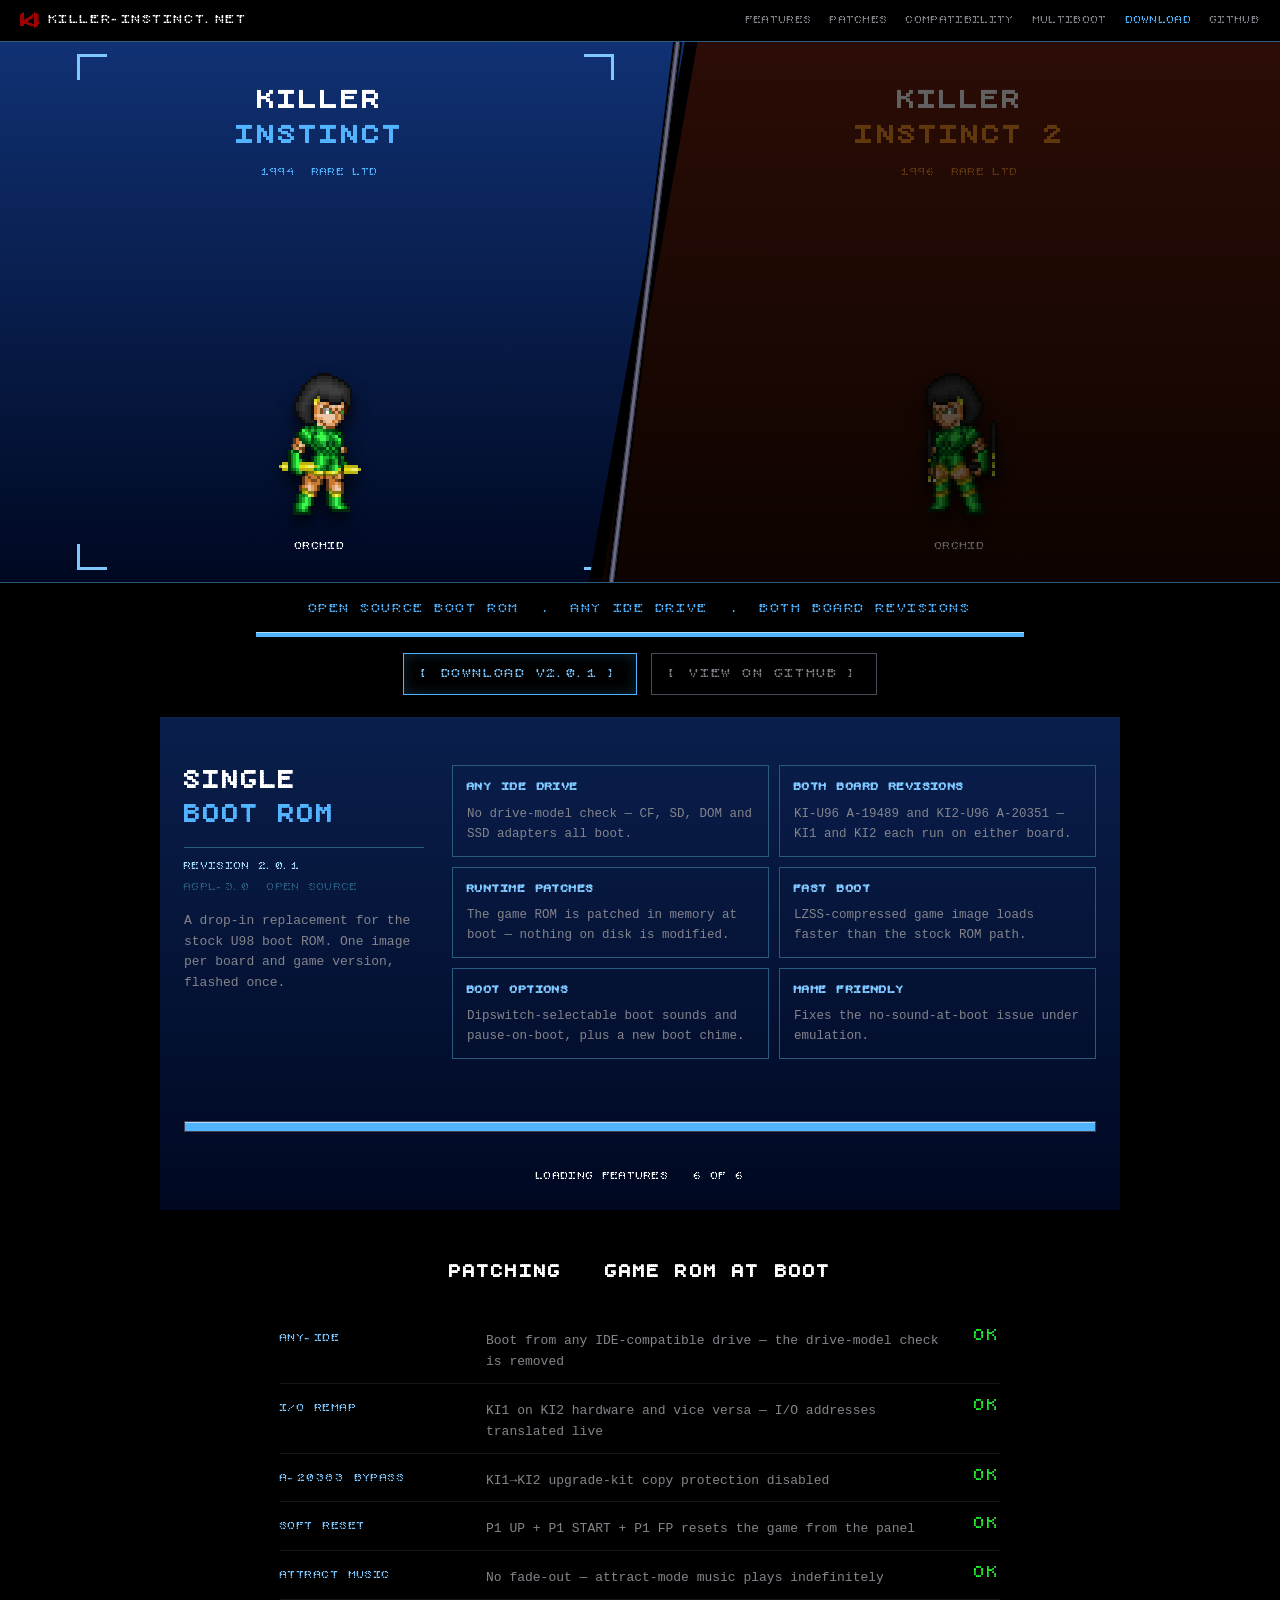
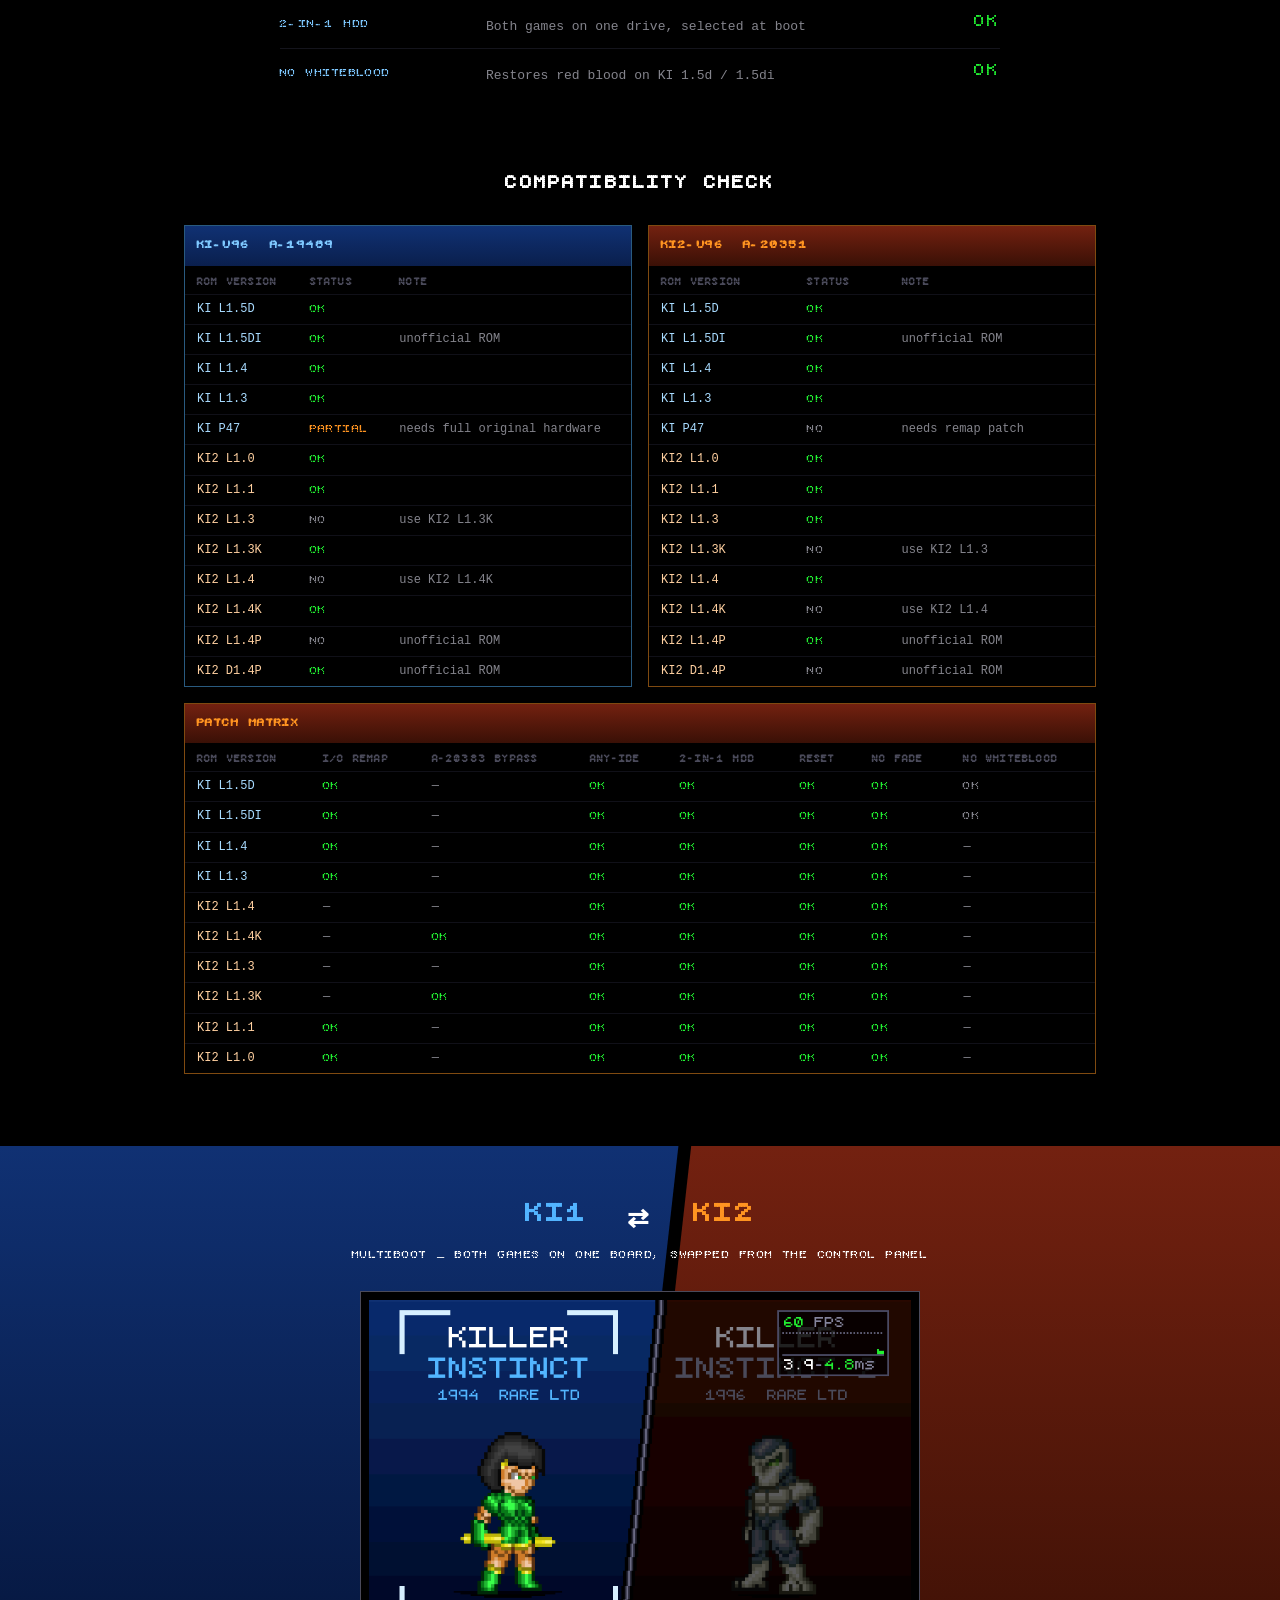
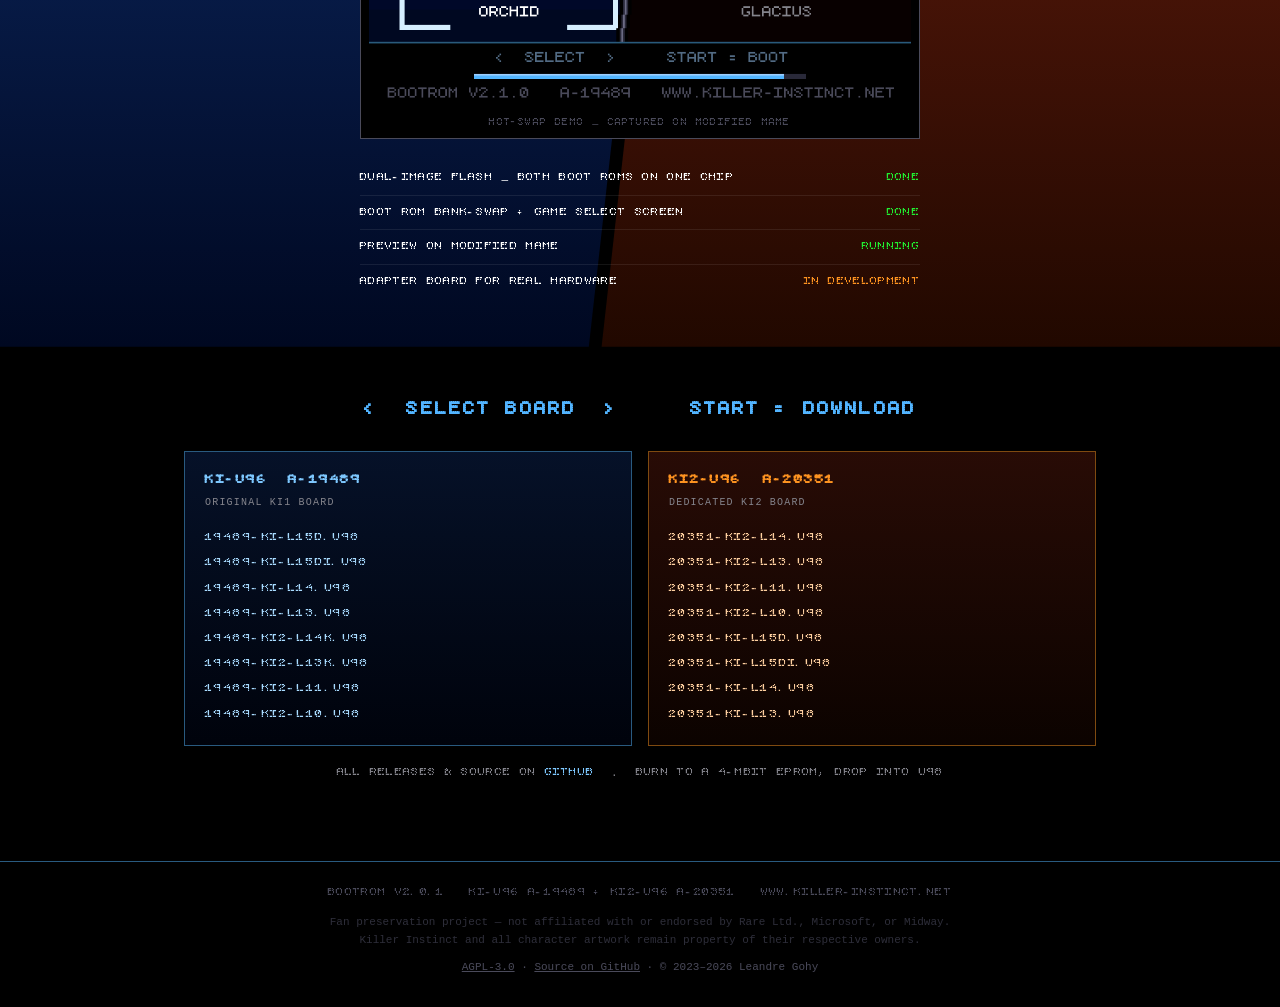
==== commit cf2ee6e9: "site, ci: final-review fixes — focus indicator, contrast, OG meta, pages enablement" ====
--- a/site/index.html
+++ b/site/index.html
@@ -8,6 +8,11 @@
 <meta name="theme-color" content="#000821">
 <link rel="icon" type="image/png" href="assets/img/favicon.png">
 <link rel="canonical" href="https://www.killer-instinct.net/">
+<meta property="og:title" content="Killer Instinct — Open Source Boot ROM">
+<meta property="og:description" content="Boot KI1 &amp; KI2 from any IDE drive, on both board revisions, with runtime patches — plus KI1/KI2 multiboot in development.">
+<meta property="og:image" content="https://www.killer-instinct.net/assets/video/poster.png">
+<meta property="og:url" content="https://www.killer-instinct.net/">
+<meta property="og:type" content="website">
 <link rel="stylesheet" href="style.css">
 </head>
 <body>
--- a/site/style.css
+++ b/site/style.css
@@ -41,6 +41,7 @@
 a:hover, a:focus-visible { color: var(--white); text-decoration: underline; }
 
 main section, .titlecard { max-width: 960px; margin: 0 auto; padding: 48px 24px 24px; }
+main section, .multiboot { scroll-margin-top: 48px; }
 
 .section-head { text-align: center; color: var(--white); font-size: 18px; margin-bottom: 28px; }
 .steel { color: var(--steel); }
@@ -70,6 +71,8 @@
   transition: filter .3s ease;
   outline: none;
 }
+.panel:focus-visible { outline: 2px solid var(--steel-hi); outline-offset: -6px; }
+.panel--ki2:focus-visible { outline-color: #FFC97E; }
 .panel--ki1 {
   background: linear-gradient(180deg, var(--steel-bg0), var(--steel-bg1));
   clip-path: polygon(0 0, 53.5% 0, 46% 100%, 0 100%);
@@ -177,7 +180,7 @@
 .patch-list dd { flex: 1; font-size: 13px; }
 .status-ok { color: var(--green); }
 .status-warn { color: var(--ember); }
-.status-no { color: var(--dgrey); }
+.status-no { color: var(--grey); }
 
 /* ===== compatibility ===== */
 .compat-grid { display: grid; grid-template-columns: 1fr 1fr; gap: 16px; }
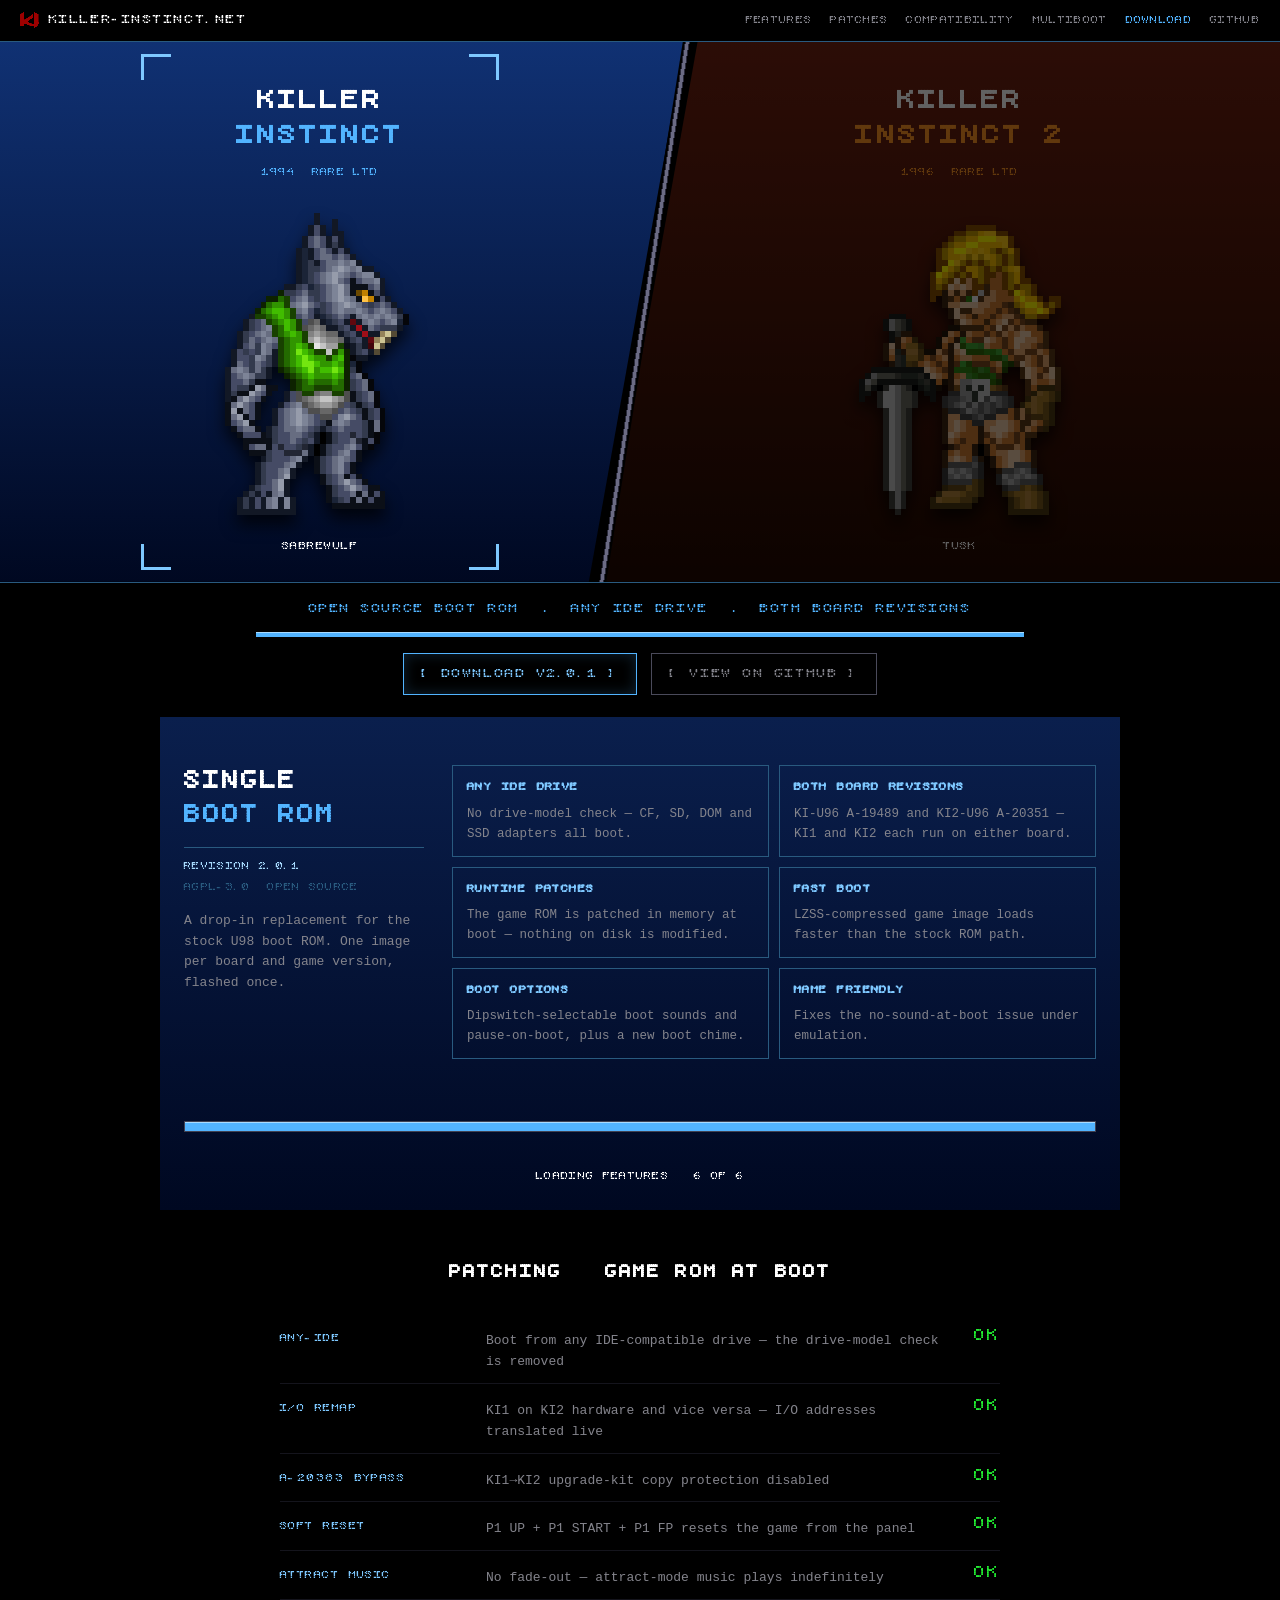
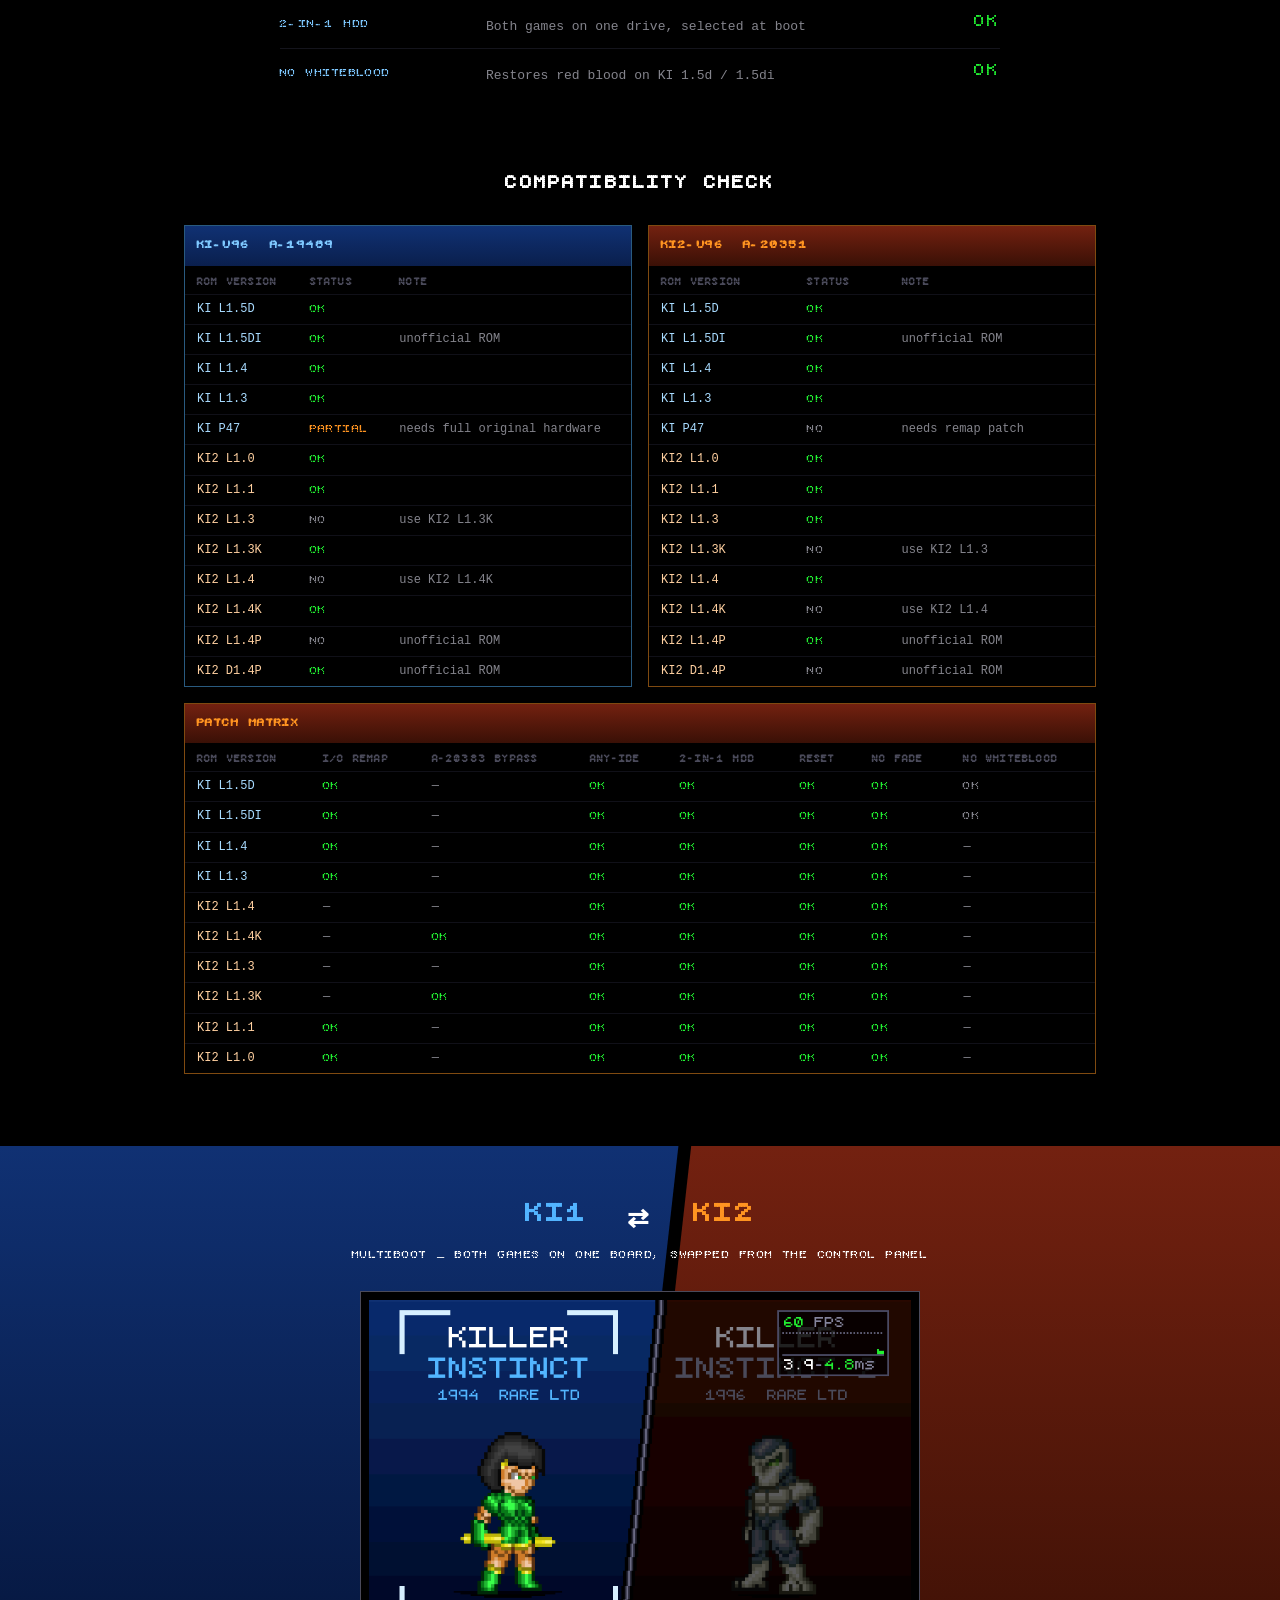
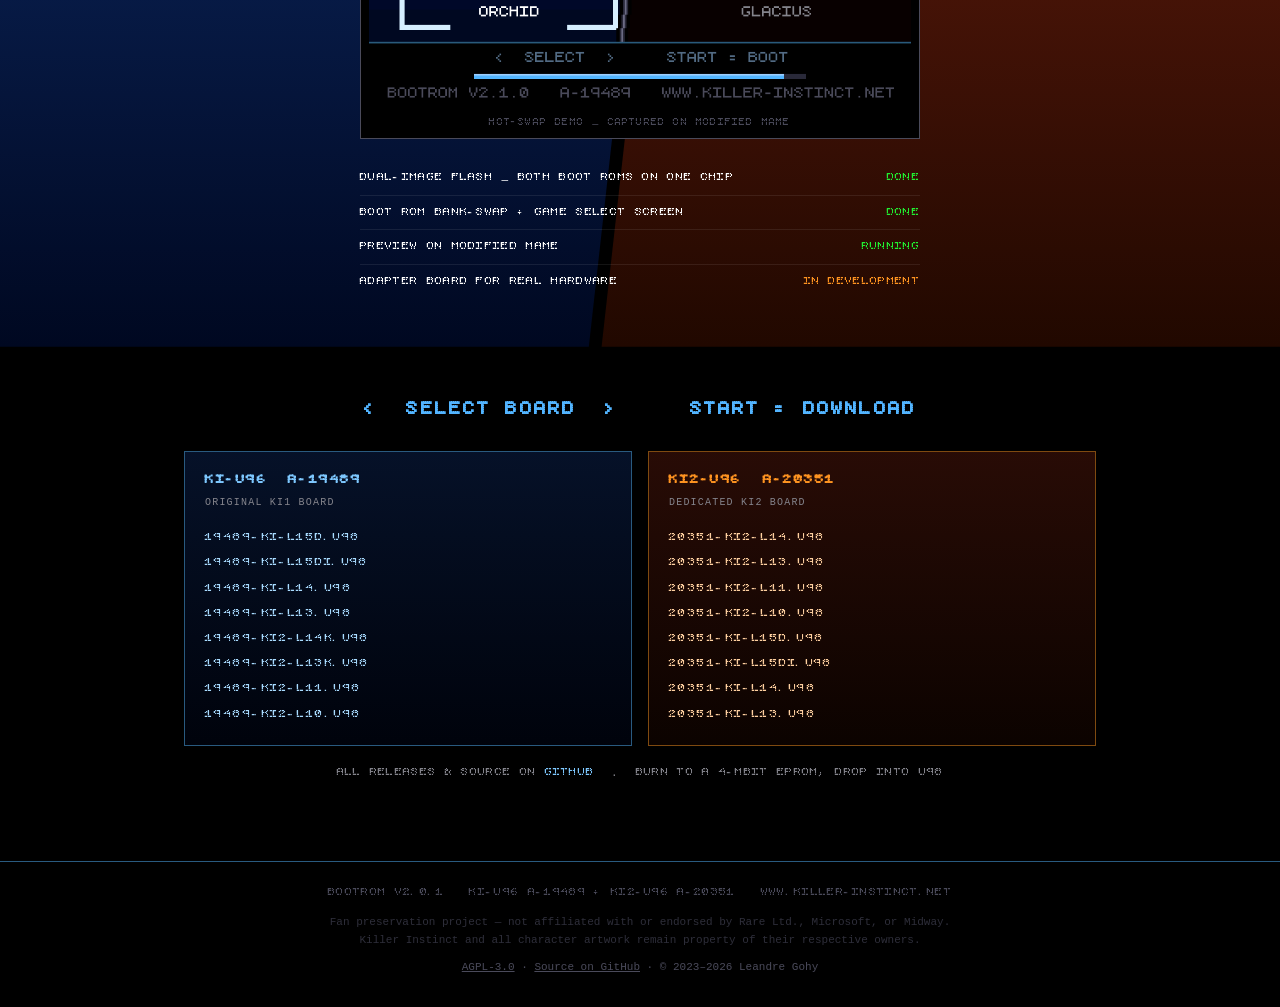
==== commit 0deddb0c: "site: hero polish — seam angle and artifact-free rendering, 2x sprites, tighter brackets Co-Authored" ====
--- a/site/index.html
+++ b/site/index.html
@@ -35,7 +35,7 @@
       <h1 class="px t-title">KILLER<br><span class="key">INSTINCT</span></h1>
       <p class="px t-credit">1994&nbsp;&nbsp;RARE LTD</p>
       <figure class="fighter">
-        <img id="sprite-ki1" src="assets/img/ki1_fulgore.png" alt="Fulgore sprite" width="80" height="110">
+        <img id="sprite-ki1" src="assets/img/ki1_fulgore.png" alt="Fulgore sprite" width="240" height="320">
         <figcaption class="px" id="name-ki1">FULGORE</figcaption>
       </figure>
       <span class="brackets" aria-hidden="true"><i></i><i></i><i></i><i></i></span>
@@ -45,7 +45,7 @@
       <h1 class="px t-title">KILLER<br><span class="key">INSTINCT 2</span></h1>
       <p class="px t-credit">1996&nbsp;&nbsp;RARE LTD</p>
       <figure class="fighter">
-        <img id="sprite-ki2" src="assets/img/ki2_jago.png" alt="Jago sprite" width="80" height="110">
+        <img id="sprite-ki2" src="assets/img/ki2_jago.png" alt="Jago sprite" width="240" height="320">
         <figcaption class="px" id="name-ki2">JAGO</figcaption>
       </figure>
       <span class="brackets" aria-hidden="true"><i></i><i></i><i></i><i></i></span>
--- a/site/style.css
+++ b/site/style.css
@@ -92,7 +92,7 @@
 
 .fighter { margin-top: auto; margin-bottom: 26px; }
 .fighter img {
-  height: 160px; width: auto;
+  height: 320px; width: auto;
   filter: drop-shadow(0 10px 8px rgba(0, 0, 0, .7));
 }
 .fighter figcaption { margin-top: 12px; color: var(--white); font-size: 12px; }
@@ -105,8 +105,8 @@
 .brackets { position: absolute; inset: 12px 6%; pointer-events: none; opacity: 0; }
 .arena[data-selected="ki1"] .panel--ki1 .brackets,
 .arena[data-selected="ki2"] .panel--ki2 .brackets { opacity: 1; animation: pulse 2s ease-in-out infinite; }
-.panel--ki1 .brackets { right: 52%; }
-.panel--ki2 .brackets { left: 52%; }
+.panel--ki1 .brackets { left: 11%; right: 61%; }
+.panel--ki2 .brackets { left: 61%; right: 11%; }
 .brackets i { position: absolute; width: 30px; height: 26px; border: 0 solid var(--steel-hi); }
 .panel--ki2 .brackets i { border-color: #FFC97E; }
 .brackets i:nth-child(1) { top: 0; left: 0; border-top-width: 3px; border-left-width: 3px; }
@@ -117,12 +117,14 @@
 /* slanted seam */
 .seam {
   position: absolute; top: -8px; bottom: -8px; left: 50%;
-  width: 9px; background: #000; transform: skewX(-7deg); z-index: 2;
-}
-.seam::after {
-  content: ""; display: block; width: 3px; height: 100%; margin: 0 auto;
-  background: var(--seam);
-  border-left: 1px solid var(--seam-edge); border-right: 1px solid var(--seam-edge);
+  width: 9px; transform: skewX(-9deg); z-index: 2;
+  /* single gradient, no nested borders: skewed borders shimmer */
+  background: linear-gradient(90deg,
+    #000 0, #000 2px,
+    var(--seam-edge) 2px, var(--seam-edge) 3px,
+    var(--seam) 3px, var(--seam) 6px,
+    var(--seam-edge) 6px, var(--seam-edge) 7px,
+    #000 7px, #000 9px);
 }
 
 /* hero HUD */
@@ -277,8 +279,15 @@
   .panel--ki1 { padding-right: 20px; }
   .panel--ki2 { padding-left: 20px; }
   .fighter { margin-top: 22px; }
-  .seam { position: static; width: auto; height: 7px; transform: none; }
-  .seam::after { width: 100%; height: 3px; border: 0; border-top: 1px solid var(--seam-edge); border-bottom: 1px solid var(--seam-edge); }
+  .seam {
+    position: static; width: auto; height: 9px; transform: none;
+    background: linear-gradient(180deg,
+      #000 0, #000 2px,
+      var(--seam-edge) 2px, var(--seam-edge) 3px,
+      var(--seam) 3px, var(--seam) 6px,
+      var(--seam-edge) 6px, var(--seam-edge) 7px,
+      #000 7px, #000 9px);
+  }
   .brackets { display: none; }
   .arena[data-selected="ki1"] .panel--ki2, .arena[data-selected="ki2"] .panel--ki1 { filter: none; }
   .titlecard { grid-template-columns: 1fr; }
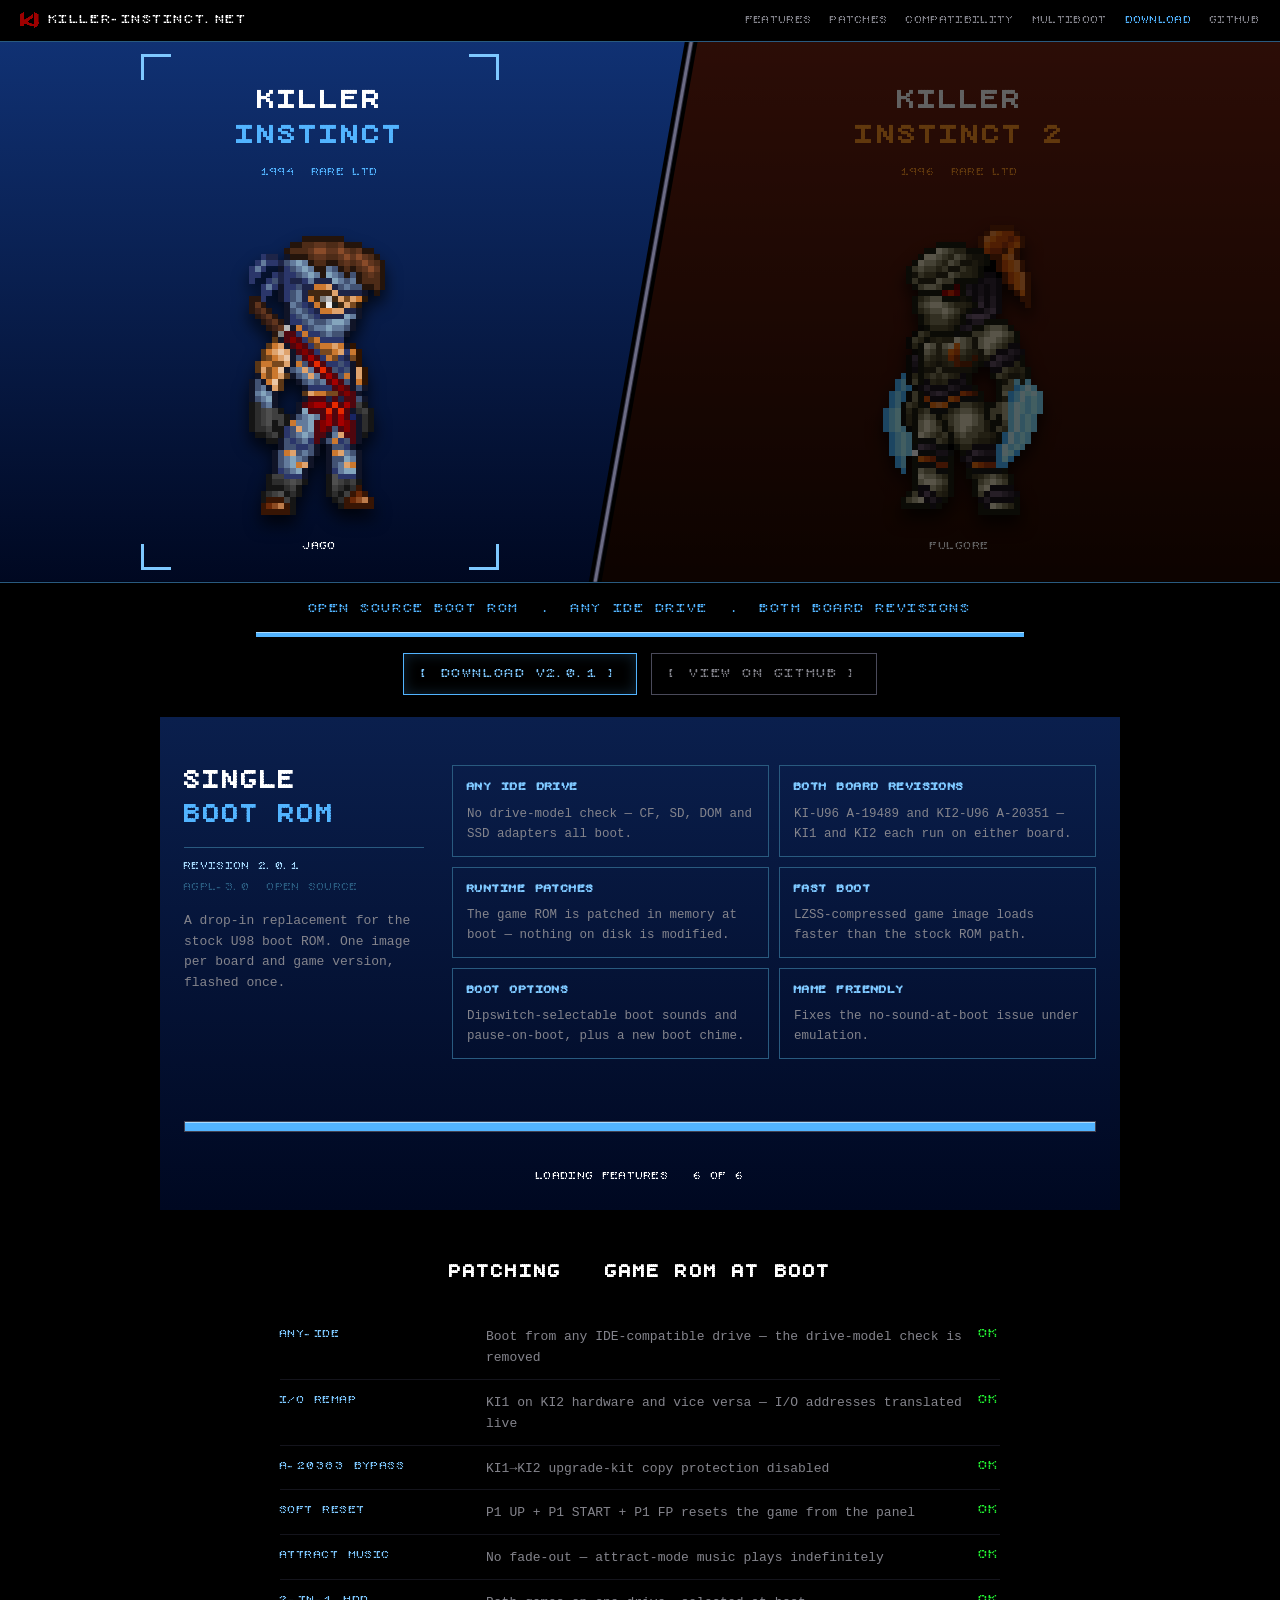
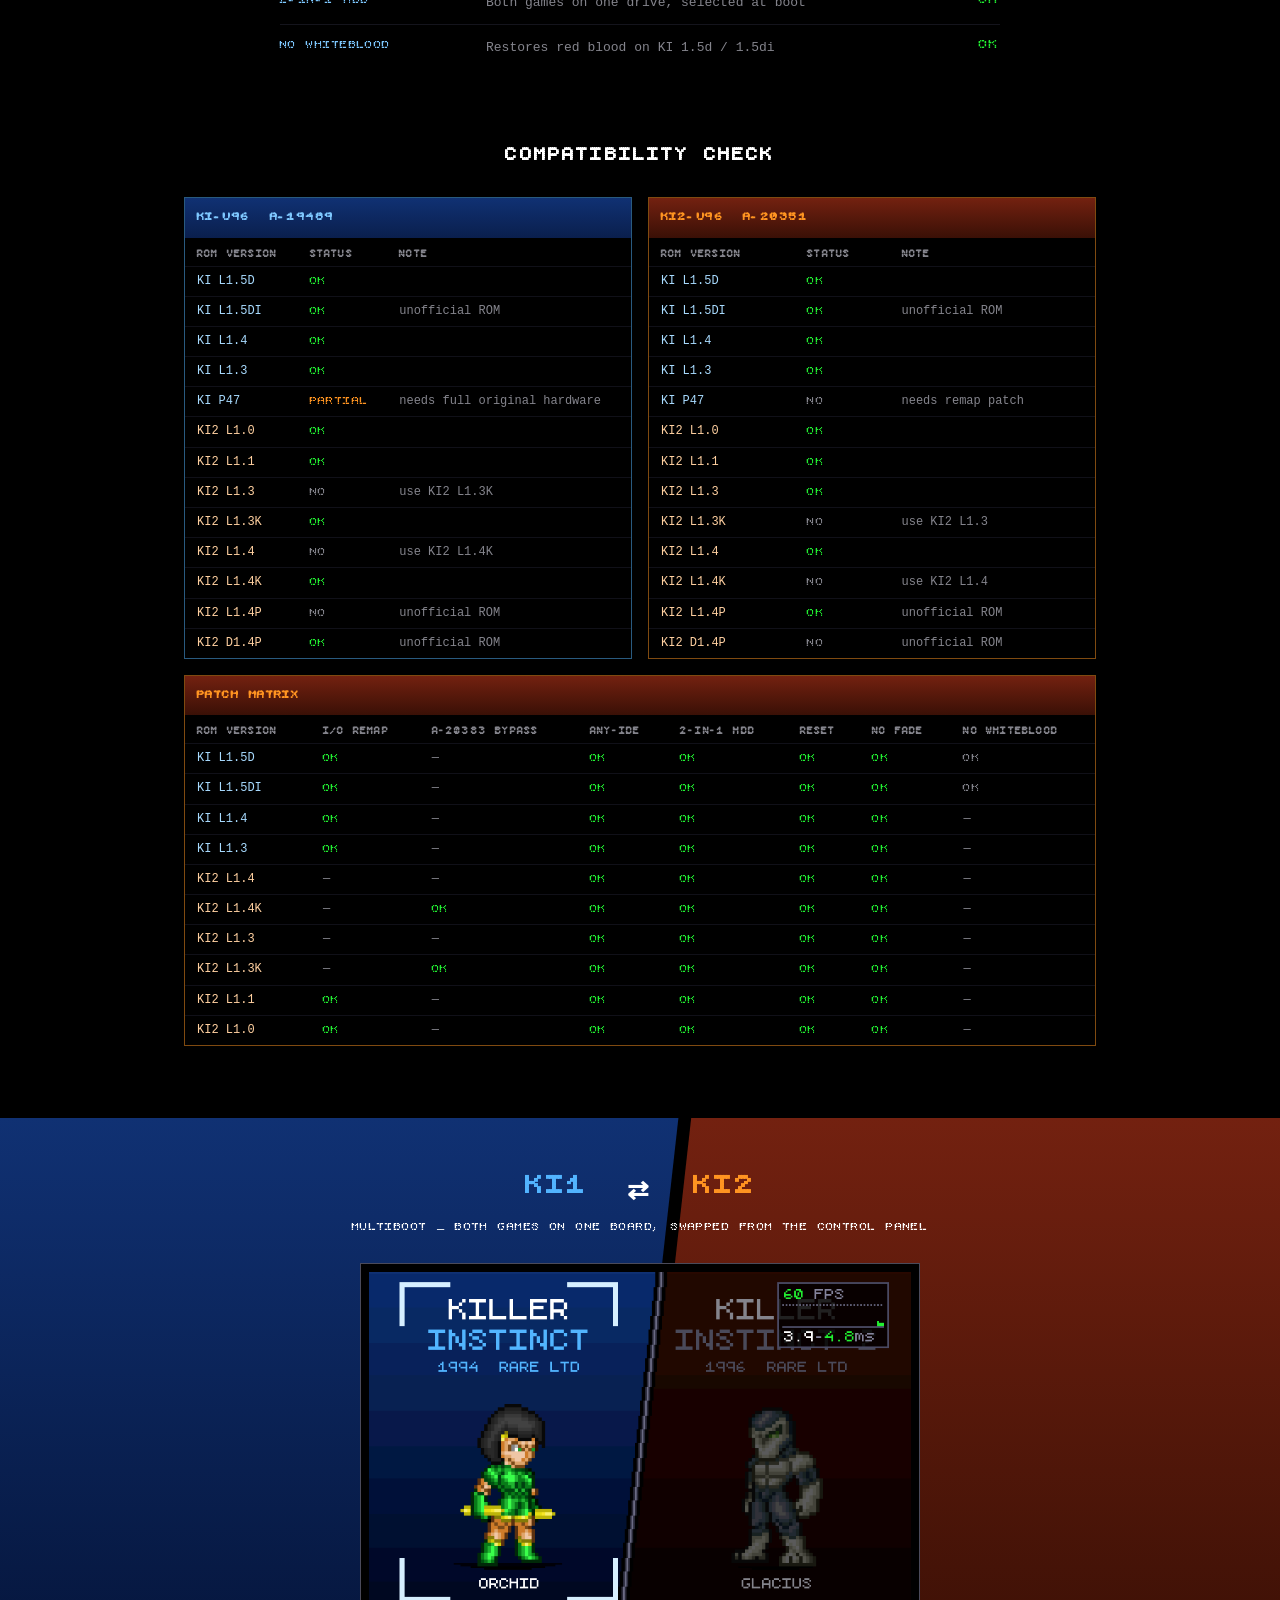
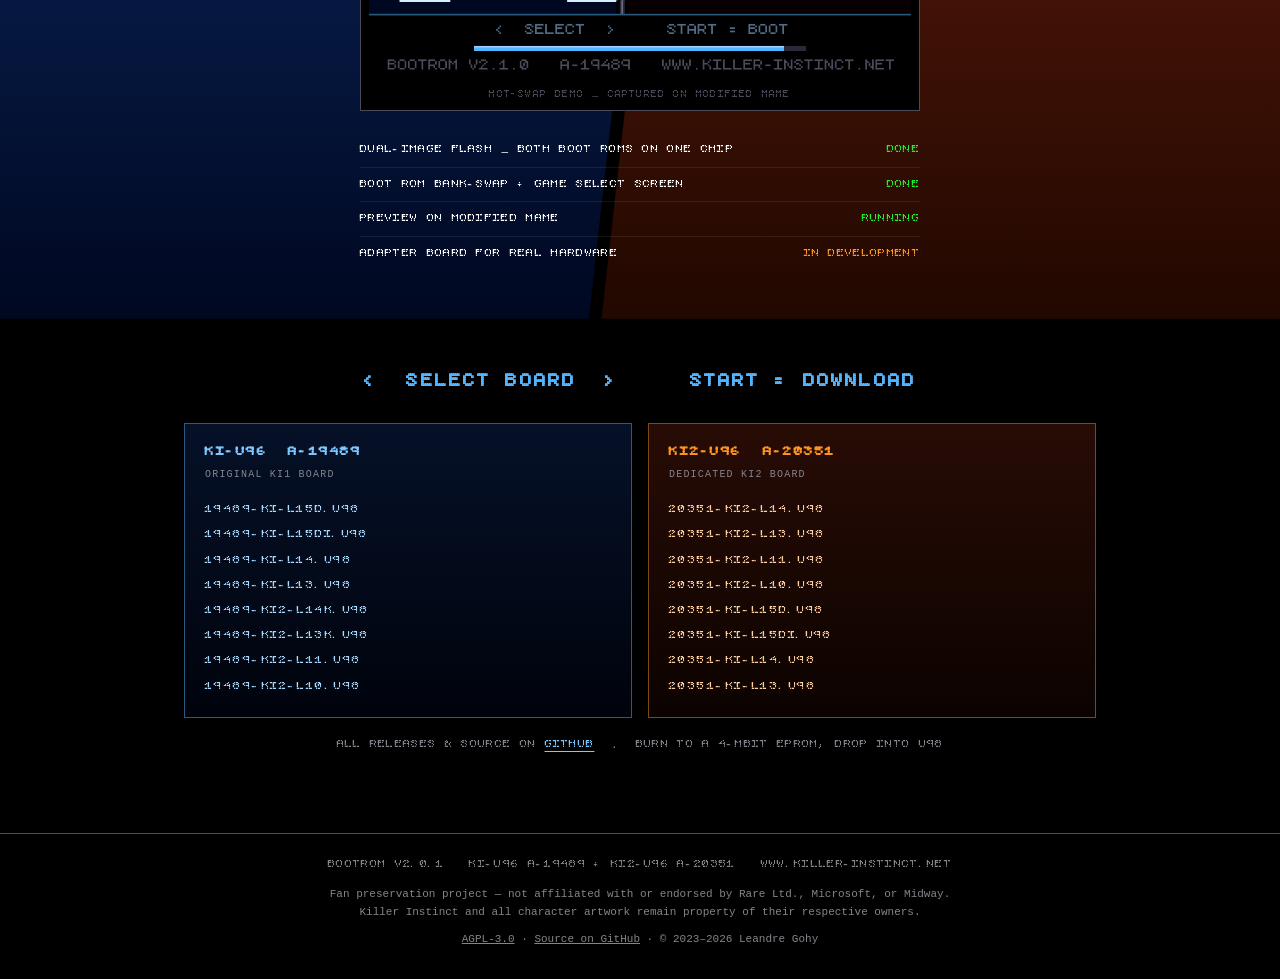
==== commit 87d334ec: "site: clear the Lighthouse accessibility bar - footer, disclaimer, legal links and table headers: da" ====
--- a/site/index.html
+++ b/site/index.html
@@ -86,13 +86,13 @@
 <section class="patches" id="patches">
   <h2 class="px section-head">PATCHING&nbsp;&nbsp;&nbsp;GAME ROM AT BOOT</h2>
   <dl class="patch-list">
-    <div><dt class="px">ANY-IDE</dt><dd>Boot from any IDE-compatible drive — the drive-model check is removed</dd><span class="px status-ok">OK</span></div>
-    <div><dt class="px">I/O REMAP</dt><dd>KI1 on KI2 hardware and vice versa — I/O addresses translated live</dd><span class="px status-ok">OK</span></div>
-    <div><dt class="px">A-20383 BYPASS</dt><dd>KI1→KI2 upgrade-kit copy protection disabled</dd><span class="px status-ok">OK</span></div>
-    <div><dt class="px">SOFT RESET</dt><dd>P1 UP + P1 START + P1 FP resets the game from the panel</dd><span class="px status-ok">OK</span></div>
-    <div><dt class="px">ATTRACT MUSIC</dt><dd>No fade-out — attract-mode music plays indefinitely</dd><span class="px status-ok">OK</span></div>
-    <div><dt class="px">2-IN-1 HDD</dt><dd>Both games on one drive, selected at boot</dd><span class="px status-ok">OK</span></div>
-    <div><dt class="px">NO WHITEBLOOD</dt><dd>Restores red blood on KI 1.5d / 1.5di</dd><span class="px status-ok">OK</span></div>
+    <div><dt class="px">ANY-IDE</dt><dd>Boot from any IDE-compatible drive — the drive-model check is removed</dd><dd class="px status-ok">OK</dd></div>
+    <div><dt class="px">I/O REMAP</dt><dd>KI1 on KI2 hardware and vice versa — I/O addresses translated live</dd><dd class="px status-ok">OK</dd></div>
+    <div><dt class="px">A-20383 BYPASS</dt><dd>KI1→KI2 upgrade-kit copy protection disabled</dd><dd class="px status-ok">OK</dd></div>
+    <div><dt class="px">SOFT RESET</dt><dd>P1 UP + P1 START + P1 FP resets the game from the panel</dd><dd class="px status-ok">OK</dd></div>
+    <div><dt class="px">ATTRACT MUSIC</dt><dd>No fade-out — attract-mode music plays indefinitely</dd><dd class="px status-ok">OK</dd></div>
+    <div><dt class="px">2-IN-1 HDD</dt><dd>Both games on one drive, selected at boot</dd><dd class="px status-ok">OK</dd></div>
+    <div><dt class="px">NO WHITEBLOOD</dt><dd>Restores red blood on KI 1.5d / 1.5di</dd><dd class="px status-ok">OK</dd></div>
   </dl>
 </section>
 
--- a/site/style.css
+++ b/site/style.css
@@ -115,16 +115,21 @@
 .brackets i:nth-child(4) { bottom: 0; right: 0; border-bottom-width: 3px; border-right-width: 3px; }
 
 /* slanted seam */
-.seam {
-  position: absolute; top: -8px; bottom: -8px; left: 50%;
-  width: 9px; transform: skewX(-9deg); z-index: 2;
-  /* single gradient, no nested borders: skewed borders shimmer */
-  background: linear-gradient(90deg,
-    #000 0, #000 2px,
-    var(--seam-edge) 2px, var(--seam-edge) 3px,
-    var(--seam) 3px, var(--seam) 6px,
-    var(--seam-edge) 6px, var(--seam-edge) 7px,
-    #000 7px, #000 9px);
+/* The seam shares the panels' percentage geometry (centerline 54% top,
+   46.5% bottom — the middle of the clip-path gap), so it stays aligned at
+   every viewport size; calc() keeps the line widths fixed in pixels. The
+   black gap either side is the body showing through between the panels. */
+.seam { position: absolute; inset: 0; z-index: 2; pointer-events: none; }
+.seam::before, .seam::after { content: ""; position: absolute; inset: 0; }
+.seam::before {
+  background: var(--seam-edge);
+  clip-path: polygon(calc(54% - 2.5px) 0, calc(54% + 2.5px) 0,
+                     calc(46.5% + 2.5px) 100%, calc(46.5% - 2.5px) 100%);
+}
+.seam::after {
+  background: var(--seam);
+  clip-path: polygon(calc(54% - 1.5px) 0, calc(54% + 1.5px) 0,
+                     calc(46.5% + 1.5px) 100%, calc(46.5% - 1.5px) 100%);
 }
 
 /* hero HUD */
@@ -139,7 +144,8 @@
 .btn--steel {
   color: var(--steel-hi); border-color: var(--steel);
   box-shadow: inset 0 0 14px rgba(82, 180, 255, .2);
-  animation: pulse 2s ease-in-out infinite;
+  /* pulse-soft: text stays above 4.5:1 contrast at the dim end */
+  animation: pulse-soft 2s ease-in-out infinite;
 }
 .btn--steel:hover, .btn--steel:focus-visible { color: var(--white); border-color: var(--steel-hi); }
 
@@ -180,6 +186,7 @@
 .patch-list > div:last-child { border-bottom: 0; }
 .patch-list dt { flex: 0 0 190px; color: var(--steel-hi); font-size: 12px; }
 .patch-list dd { flex: 1; font-size: 13px; }
+.patch-list dd.status-ok { flex: none; }
 .status-ok { color: var(--green); }
 .status-warn { color: var(--ember); }
 .status-no { color: var(--grey); }
@@ -199,7 +206,7 @@
 .compat-matrix { margin-top: 16px; }
 .table-scroll { overflow-x: auto; }
 .compat table { width: 100%; border-collapse: collapse; font-size: 12px; }
-.compat th { text-align: left; color: var(--dgrey); font-size: 10px; padding: 8px 12px 4px; }
+.compat th { text-align: left; color: var(--grey); font-size: 10px; padding: 8px 12px 4px; }
 .compat td { padding: 5px 12px; border-top: 1px solid #101018; white-space: nowrap; }
 .row-ki1 td:first-child { color: var(--steel-lt); }
 .row-ki2 td:first-child { color: var(--ember-lt); }
@@ -251,20 +258,22 @@
 .dl-panel--ember a { color: var(--ember-lt); }
 .dl-panel a:hover, .dl-panel a:focus-visible { color: var(--white); }
 .dl-note { text-align: center; margin-top: 18px; font-size: 11px; color: var(--grey); }
+.dl-note a { text-decoration: underline; }
 
 /* ===== footer ===== */
 .site-footer {
   margin-top: 56px; padding: 22px 24px 30px; text-align: center;
   border-top: 1px solid var(--steel-half);
 }
-.site-footer .px { color: var(--dgrey); font-size: 11px; }
-.disclaimer { color: #2E2E3A; font-size: 11px; max-width: 640px; margin: 12px auto 0; }
-.legal { color: var(--dgrey); font-size: 11px; margin-top: 10px; }
-.legal a { color: var(--dgrey); text-decoration: underline; }
-.legal a:hover { color: var(--grey); }
+.site-footer .px { color: var(--grey); font-size: 11px; }
+.disclaimer { color: var(--grey); font-size: 11px; max-width: 640px; margin: 12px auto 0; }
+.legal { color: var(--grey); font-size: 11px; margin-top: 10px; }
+.legal a { color: var(--grey); text-decoration: underline; }
+.legal a:hover { color: var(--white); }
 
 /* ===== motion ===== */
 @keyframes pulse { 0%, 100% { opacity: 1; } 50% { opacity: .45; } }
+@keyframes pulse-soft { 0%, 100% { opacity: 1; } 50% { opacity: .8; } }
 @keyframes drain { from { width: 100%; } to { width: 0; } }
 
 @media (prefers-reduced-motion: reduce) {
@@ -280,7 +289,7 @@
   .panel--ki2 { padding-left: 20px; }
   .fighter { margin-top: 22px; }
   .seam {
-    position: static; width: auto; height: 9px; transform: none;
+    position: static; height: 9px;
     background: linear-gradient(180deg,
       #000 0, #000 2px,
       var(--seam-edge) 2px, var(--seam-edge) 3px,
@@ -288,6 +297,7 @@
       var(--seam-edge) 6px, var(--seam-edge) 7px,
       #000 7px, #000 9px);
   }
+  .seam::before, .seam::after { display: none; }
   .brackets { display: none; }
   .arena[data-selected="ki1"] .panel--ki2, .arena[data-selected="ki2"] .panel--ki1 { filter: none; }
   .titlecard { grid-template-columns: 1fr; }
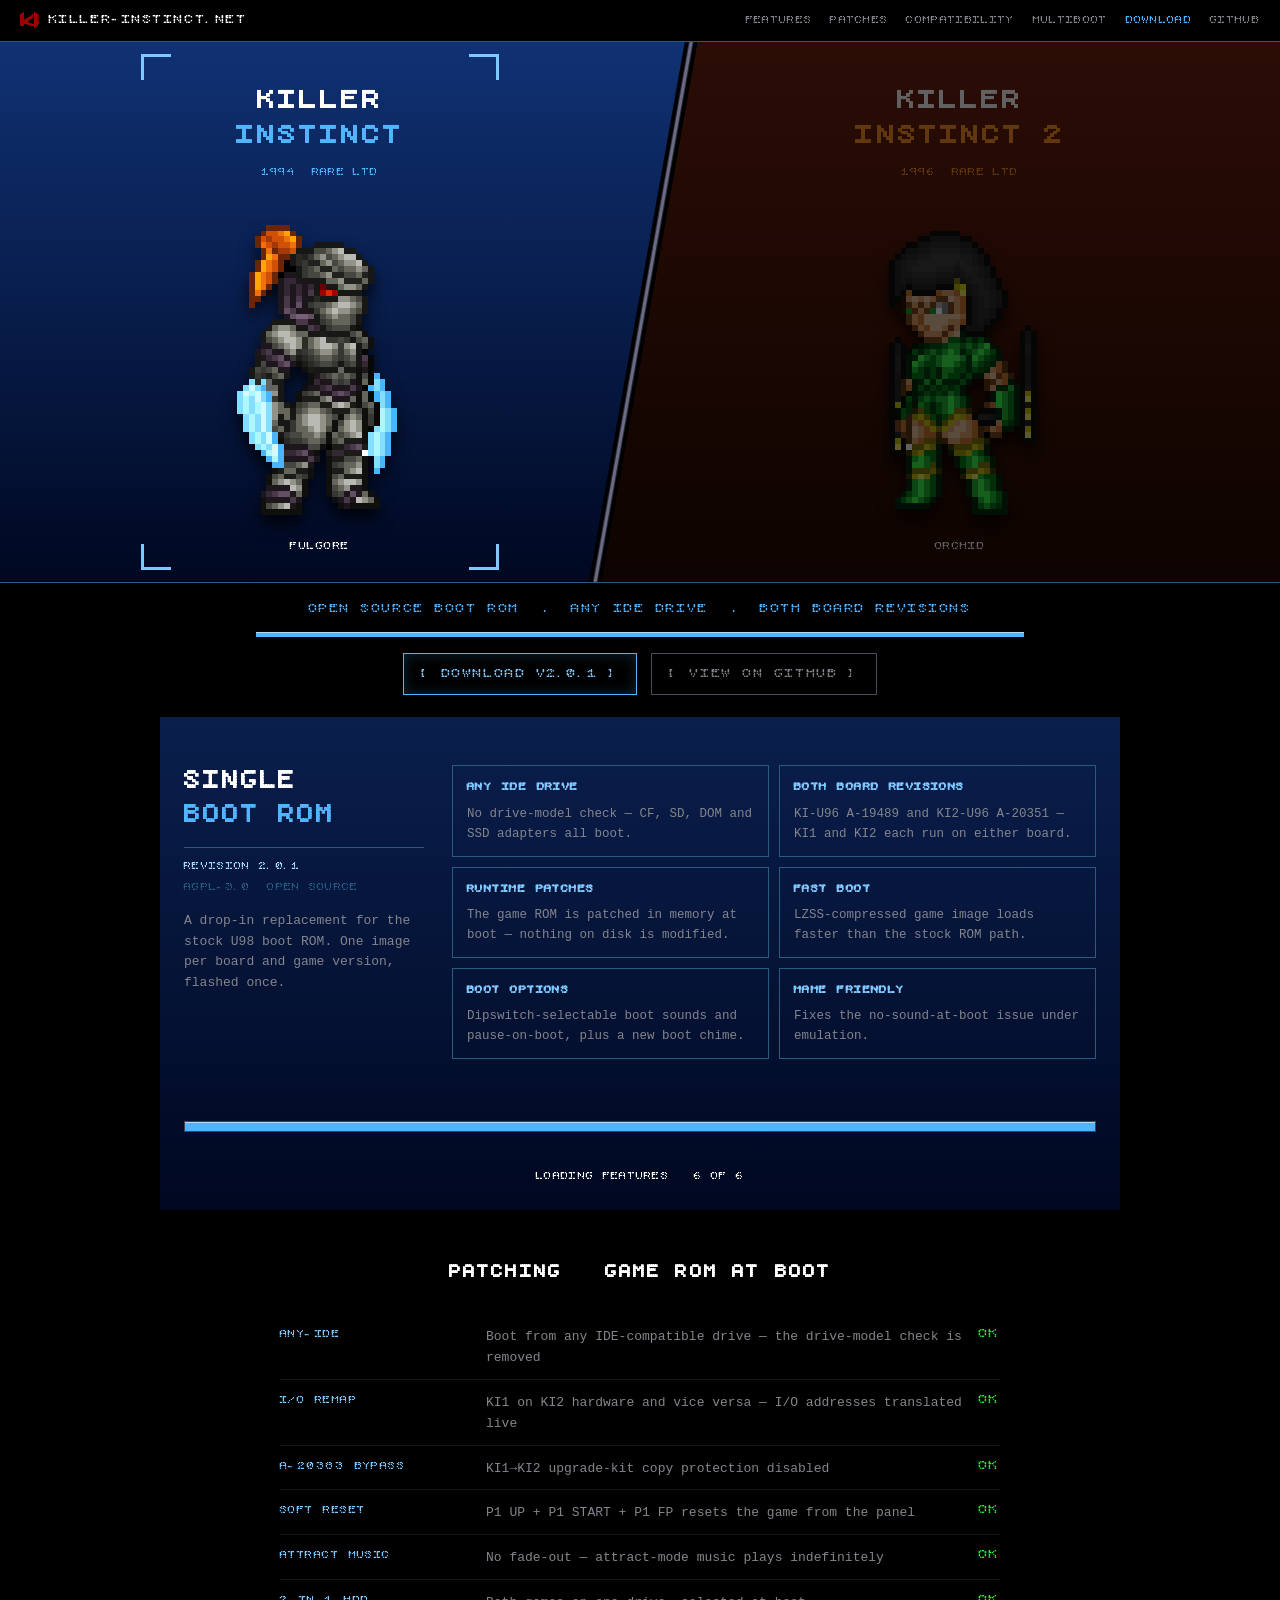
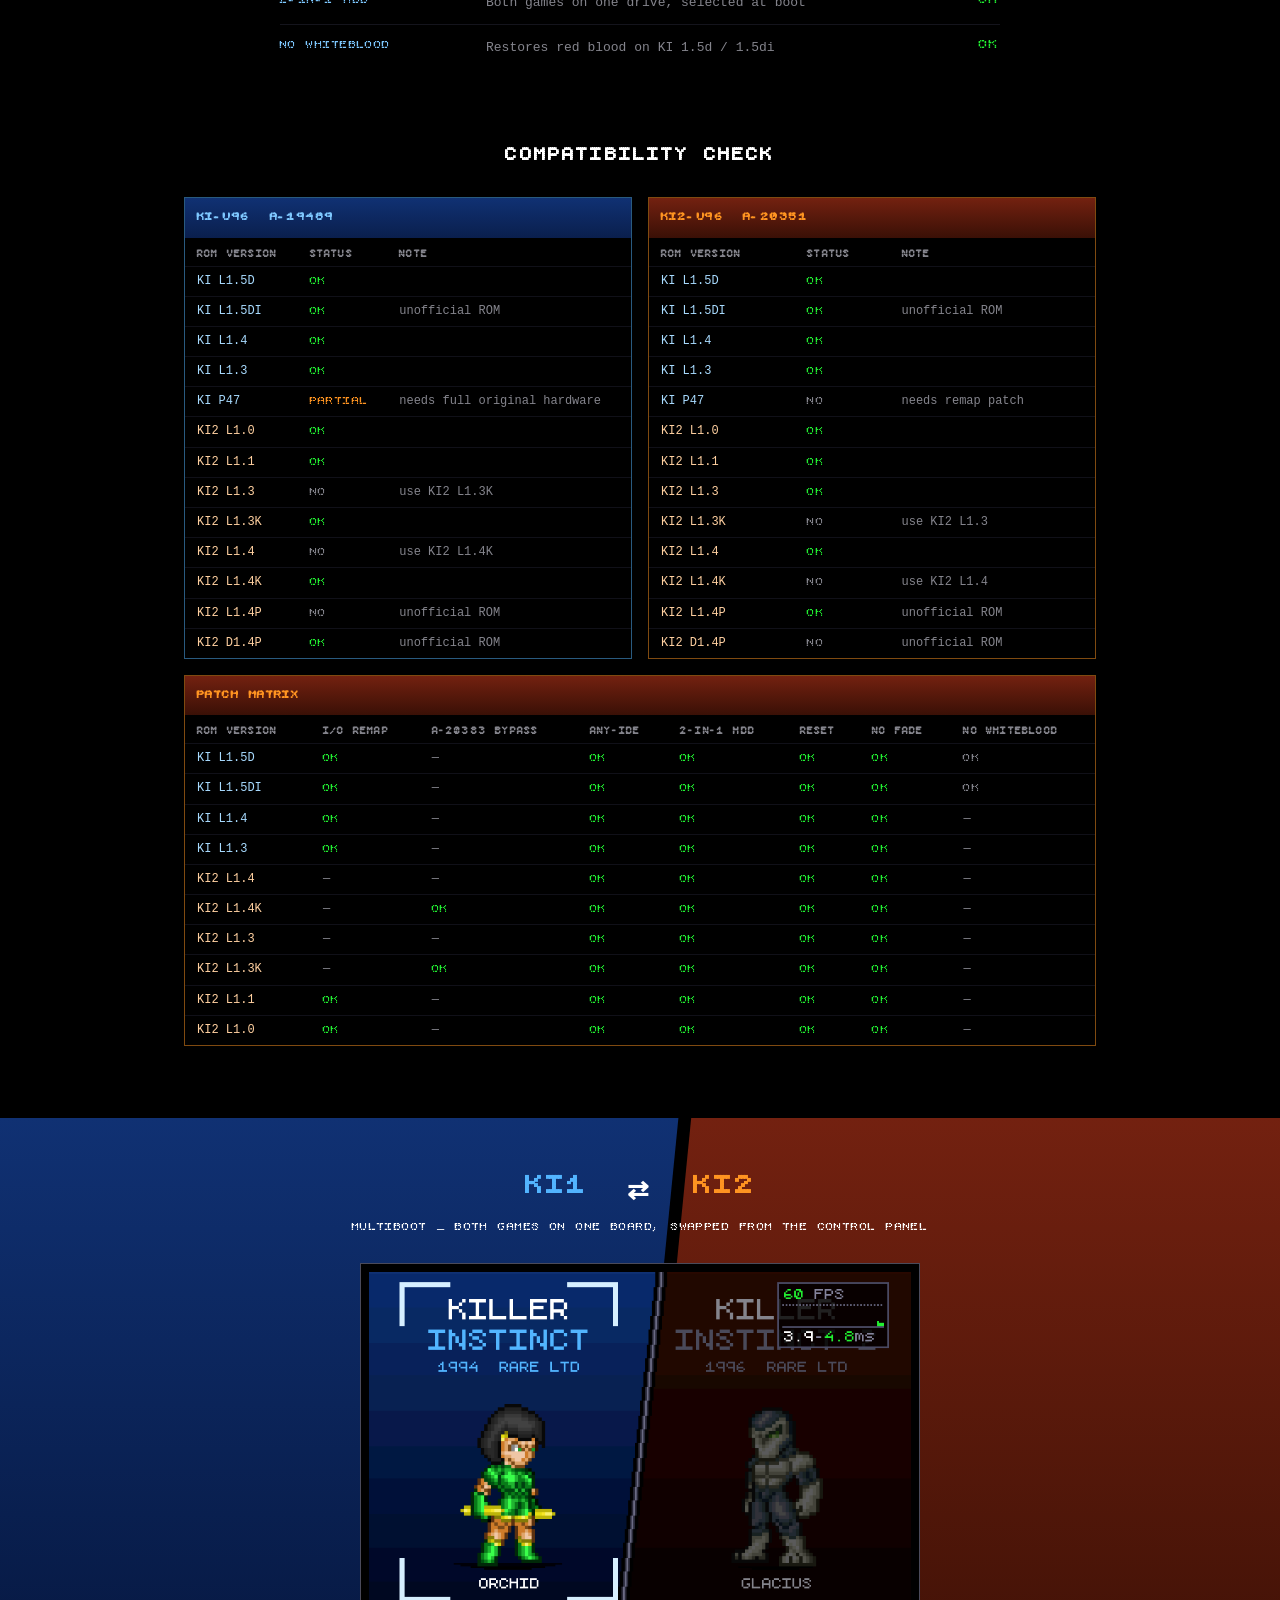
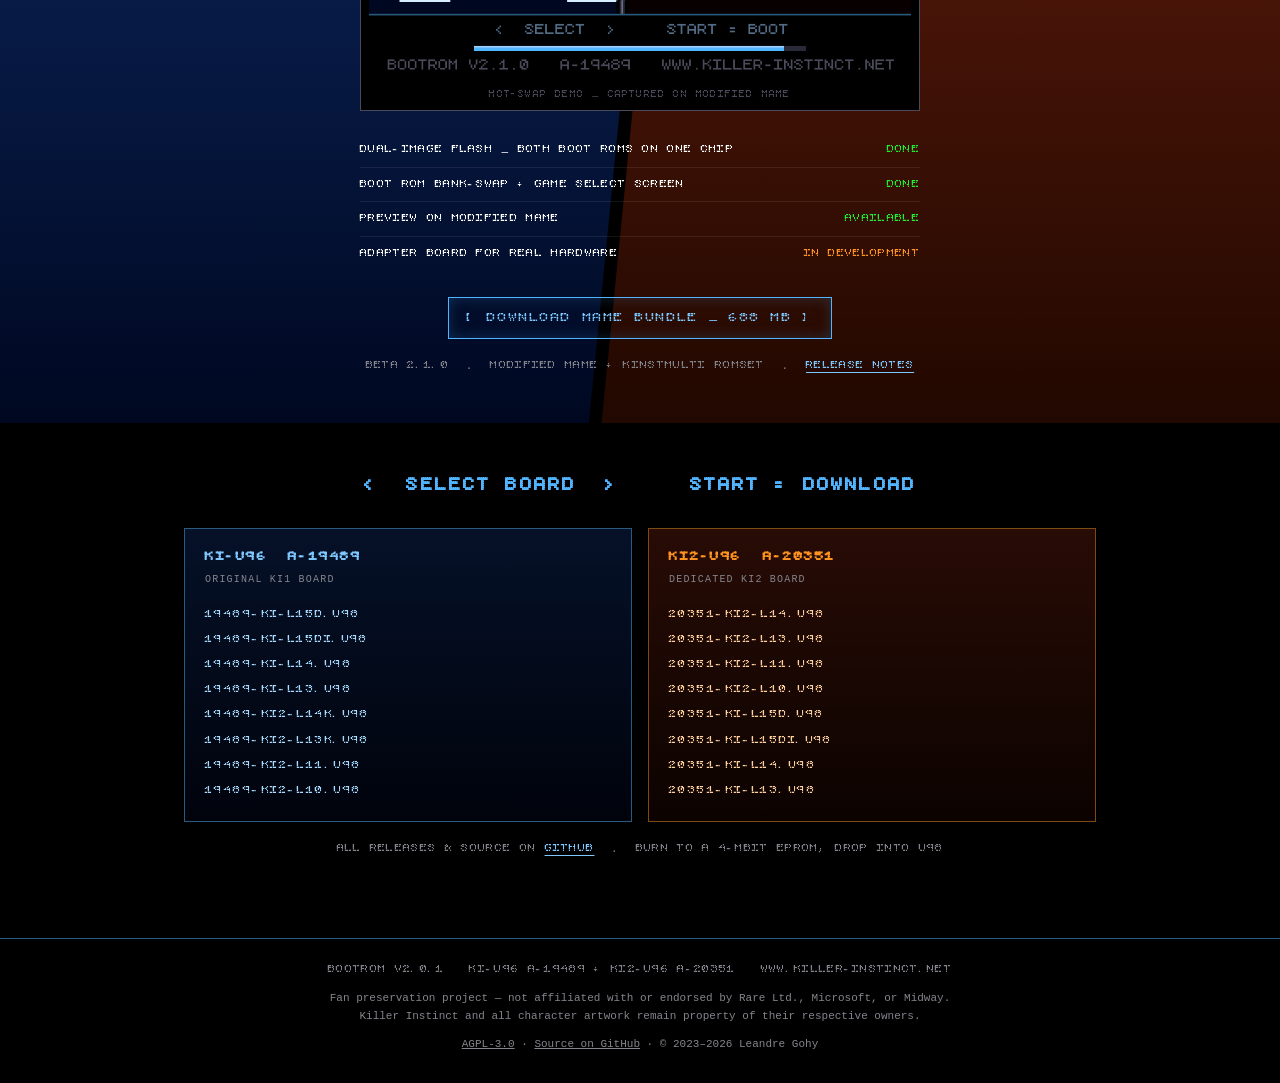
==== commit 8b841637: "site: link the MAME multiboot bundle from the multiboot section Adds a download CTA for the v2.1.0-b" ====
--- a/site/index.html
+++ b/site/index.html
@@ -183,9 +183,14 @@
     <ul class="status-list">
       <li><span class="px">DUAL-IMAGE FLASH — BOTH BOOT ROMS ON ONE CHIP</span><span class="px status-ok">DONE</span></li>
       <li><span class="px">BOOT ROM BANK-SWAP + GAME SELECT SCREEN</span><span class="px status-ok">DONE</span></li>
-      <li><span class="px">PREVIEW ON MODIFIED MAME</span><span class="px status-ok">RUNNING</span></li>
+      <li><span class="px">PREVIEW ON MODIFIED MAME</span><span class="px status-ok">AVAILABLE</span></li>
       <li><span class="px">ADAPTER BOARD FOR REAL HARDWARE</span><span class="px status-warn">IN DEVELOPMENT</span></li>
     </ul>
+    <p class="cta">
+      <a class="btn btn--steel px" rel="external"
+         href="https://github.com/nekuz0r/ki-rom/releases/download/multiboot-2.1.0-beta/mame-kinstmulti.zip">[ DOWNLOAD MAME BUNDLE — 688 MB ]</a>
+    </p>
+    <p class="dl-note px">BETA 2.1.0&nbsp;&nbsp;·&nbsp;&nbsp;MODIFIED MAME + KINSTMULTI ROMSET&nbsp;&nbsp;·&nbsp;&nbsp;<a href="https://github.com/nekuz0r/ki-rom/releases/tag/multiboot-2.1.0-beta">RELEASE NOTES</a></p>
   </div>
 </section>
 
--- a/site/style.css
+++ b/site/style.css
@@ -239,6 +239,7 @@
   border-bottom: 1px solid rgba(255, 255, 255, .08);
 }
 .status-list li:last-child { border-bottom: 0; }
+.multiboot .cta { margin-top: 26px; }
 
 /* ===== download ===== */
 .dl-grid { display: grid; grid-template-columns: 1fr 1fr; gap: 16px; }
